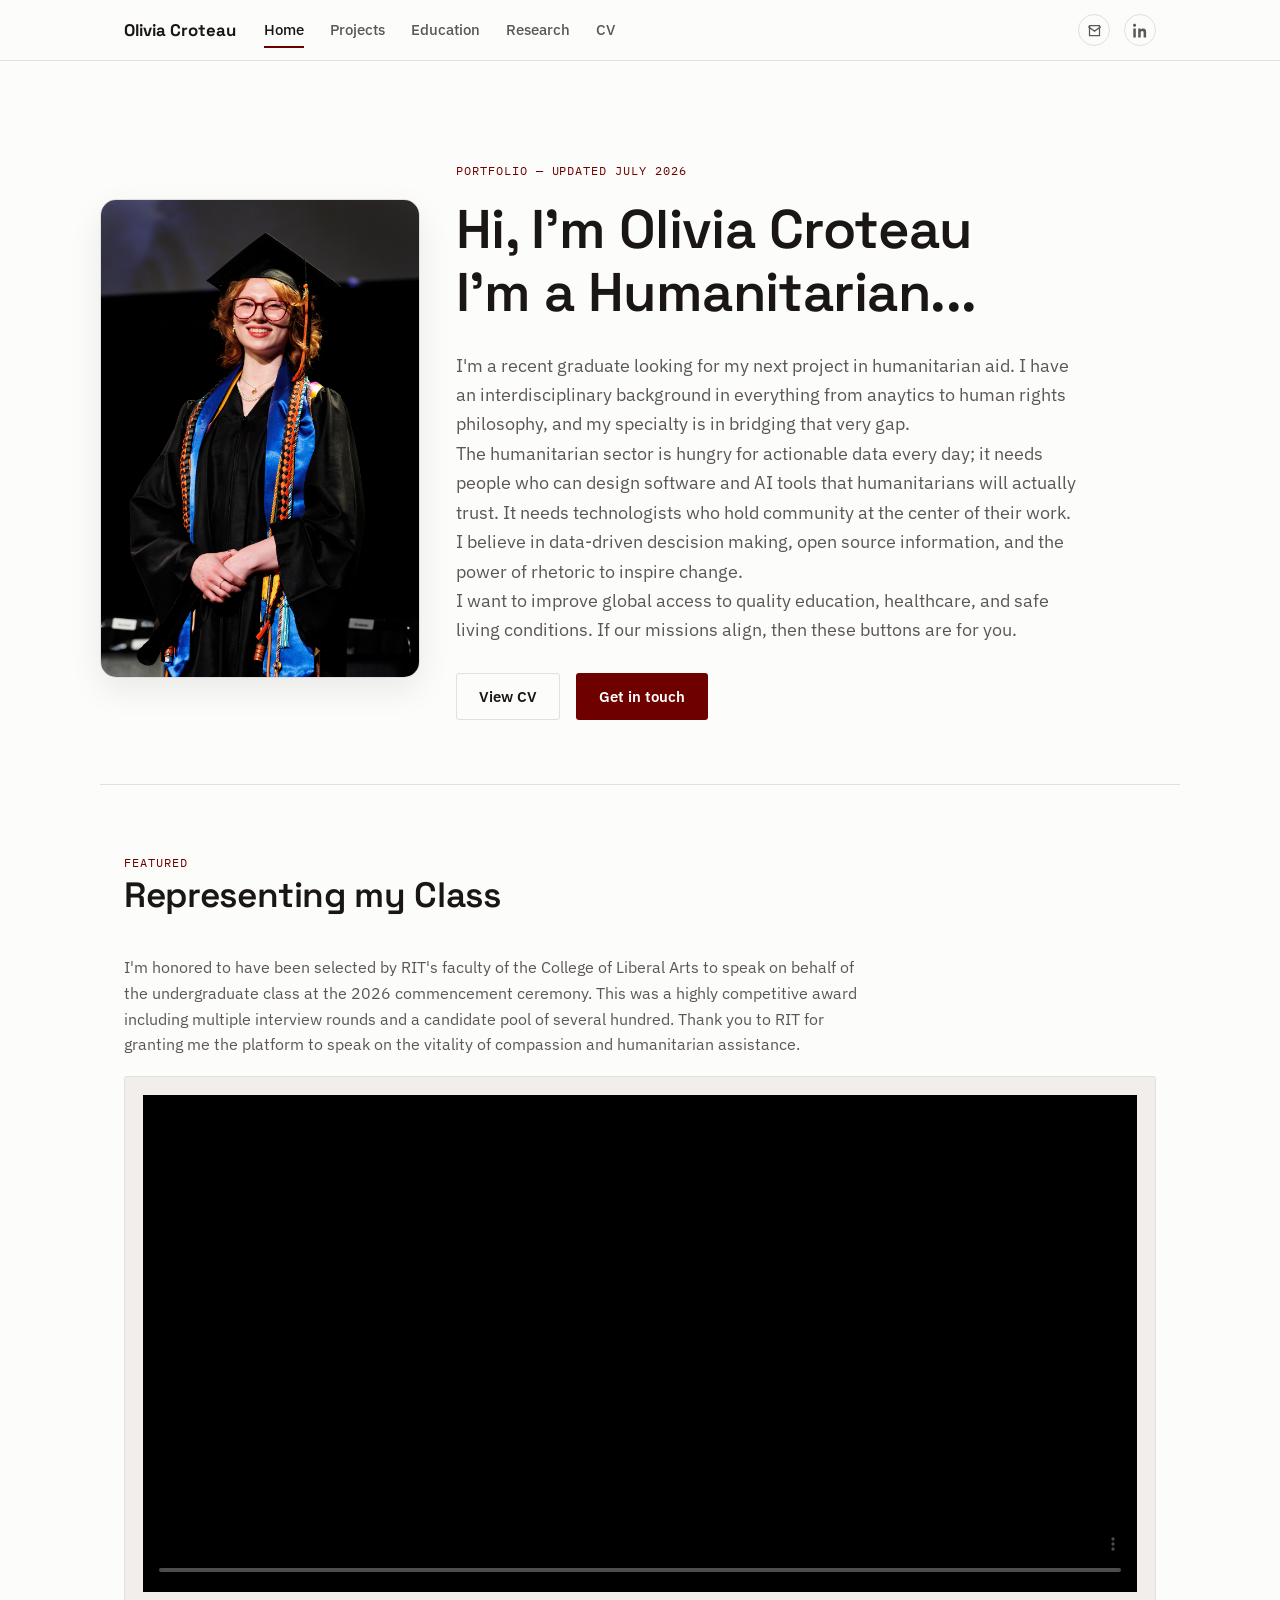
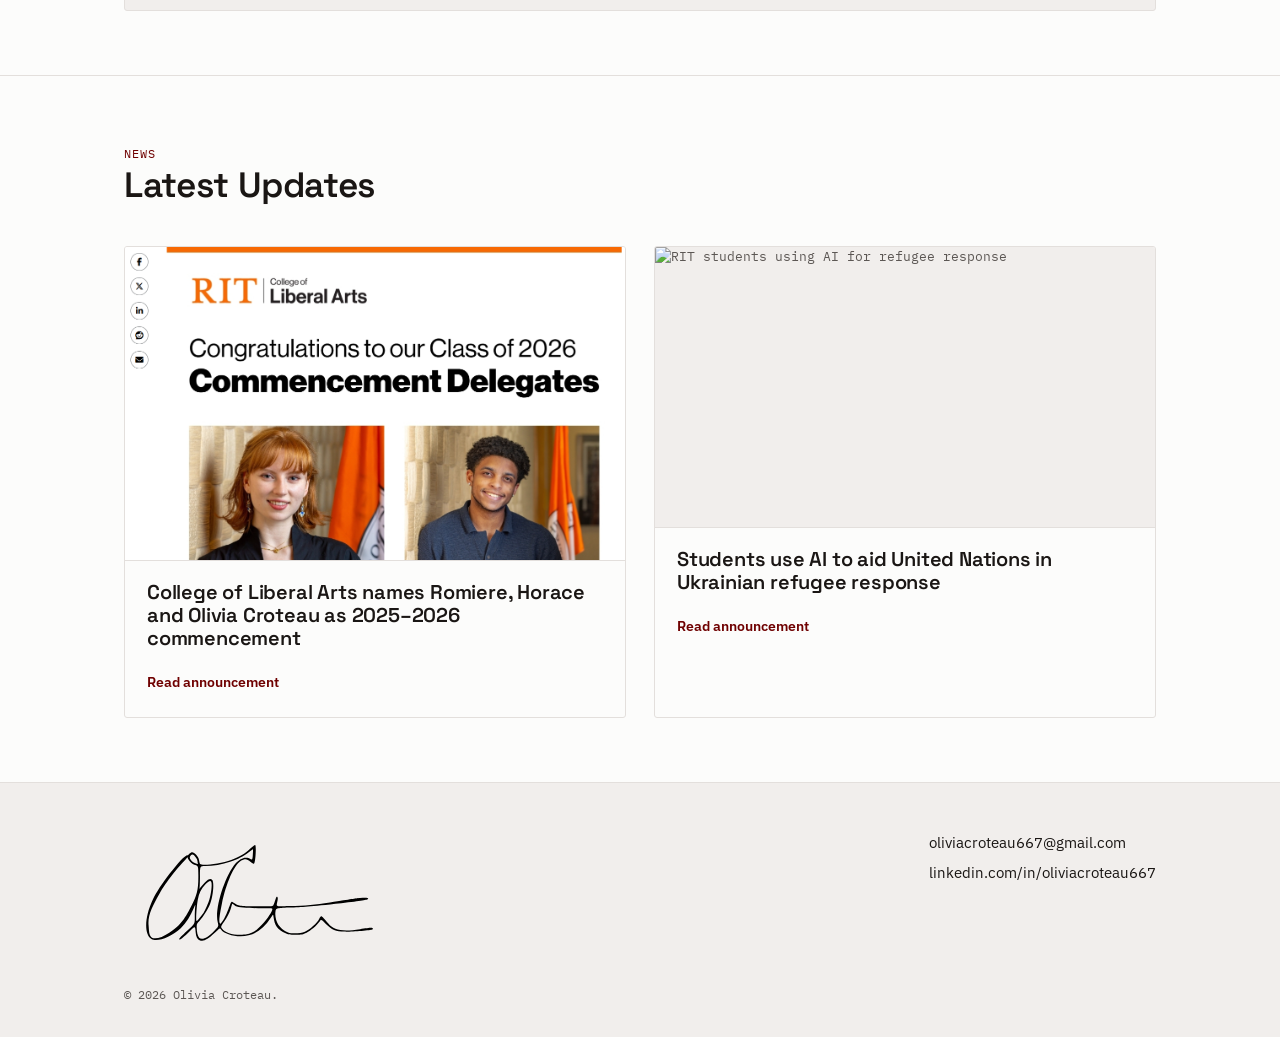
==== index.html @ 0875123b "Trying viemo instead" ====
<!DOCTYPE html>
<html lang="en">
<head>
<meta charset="UTF-8">
<meta name="viewport" content="width=device-width, initial-scale=1.0">
<title>Olivia Croteau — Home</title>
<meta name="description" content="Portfolio of Olivia Croteau — projects, research, education, and CV.">
<link rel="preconnect" href="https://fonts.googleapis.com">
<link href="https://fonts.googleapis.com/css2?family=Space+Grotesk:wght@500;600;700&family=IBM+Plex+Sans:wght@400;500;600&family=IBM+Plex+Mono:wght@400;500&display=swap" rel="stylesheet">
<link rel="stylesheet" href="styles.css">
</head>
<body>

<header class="site-header">
  <div class="header-inner">
    <a href="index.html" class="logo">Olivia Croteau</a>
    <nav class="main-nav" aria-label="Primary">
      <a href="index.html" class="active">Home</a>
      <a href="projects.html">Projects</a>
      <a href="education.html">Education</a>
      <a href="research.html">Research</a>
      <a href="cv.html">CV</a>
    </nav>
    <div class="contact-cluster">
      <a href="mailto:oliviacroteau667@gmail.com" aria-label="Email">
        <svg viewBox="0 0 24 24" fill="none" stroke="currentColor" stroke-width="2"><path d="M4 4h16v16H4z"/><path d="m22 6-10 7L2 6"/></svg>
      </a>
      <a href="https://linkedin.com/in/oliviacroteau667" aria-label="LinkedIn" target="_blank" rel="noopener">
        <svg viewBox="0 0 24 24" fill="currentColor"><path d="M4.98 3.5C4.98 4.9 3.9 6 2.5 6S0 4.9 0 3.5 1.1 1 2.5 1s2.48 1.1 2.48 2.5zM.5 8.75h4V23h-4V8.75zM8.5 8.75h3.83v1.95h.05c.53-1 1.84-2.05 3.79-2.05 4.05 0 4.8 2.67 4.8 6.13V23h-4v-6.5c0-1.55-.03-3.55-2.16-3.55-2.16 0-2.5 1.69-2.5 3.44V23h-4V8.75z"/></svg>
      </a>
    </div>
    <button class="nav-toggle" aria-label="Toggle menu" aria-expanded="false">☰</button>
  </div>
</header>

<main>

  <section class="hero container">
    <div class="hero-layout">
      <img src="assets/gradPortrait.JPG" alt="Olivia Croteau portrait" class="hero-portrait">
      <div class="hero-copy">
        <span class="label">Portfolio — Updated July 2026</span>
        <h1>Hi, I'm Olivia Croteau<br>I'm a <span class="typed-word" aria-live="polite" aria-atomic="true"></span></h1>
        <p class="lede">
          I'm a recent graduate looking for my next project in humanitarian aid. I have an interdisciplinary background in everything from anaytics to human rights philosophy, and my specialty is in bridging that very gap. <br>
          The humanitarian sector is hungry for actionable data every day; it needs people who can design software and AI tools that humanitarians will actually trust. It needs technologists who hold community at the center of their work. <br>
          I believe in data-driven descision making, open source information, and the power of rhetoric to inspire change. <br>
          I want to improve global access to quality education, healthcare, and safe living conditions. If our missions align, then these buttons are for you.
        </p>
        <div class="hero-actions">
          <a href="cv.html" class="btn btn-secondary">View CV</a>
          <a href="https://linkedin.com/in/oliviacroteau667" class="btn btn-primary" target="_blank" rel="noopener">Get in touch</a>
        </div>
      </div>
    </div>
  </section>


  <section class="block">
    <div class="container">
      <div class="block-head">
        <span class="label">Featured</span>
        <h2>Representing my Class</h2>
      </div>
      <div class="video-section">
        <p class="video-intro">
          I'm honored to have been selected by RIT's faculty of the College of Liberal Arts to speak on behalf of the undergraduate class at the 2026 commencement ceremony. This was a highly competitive award including multiple interview rounds and a candidate pool of several hundred. Thank you to RIT for granting me the platform to speak on the vitality of compassion and humanitarian assistance.
        </p>
        <div class="video-embed-shell">
          <video class="video-player" controls playsinline preload="metadata" poster="assets/speechStill.png">
            <source src="<iframe src="https://player.vimeo.com/video/1203113188?title=0&amp;byline=0&amp;portrait=0&amp;badge=0&amp;autopause=0&amp;player_id=0&amp;app_id=58479" width="1920" height="1080" frameborder="0" allow="autoplay; fullscreen; picture-in-picture; clipboard-write; encrypted-media; web-share" referrerpolicy="strict-origin-when-cross-origin" title="trimmedGradSpeech"></iframe>" type="video/mp4">
            Your browser does not support the video tag.
          </video>
        </div>
      </div>
    </div>
  </section>

   <section class="block">
    <div class="container">
      <div class="block-head">
        <span class="label">News</span>
        <h2>Latest Updates</h2>
      </div>

      <div class="card-grid">
        <article class="project-card">
          <div class="media"><img src="assets/delegates.png" alt="Olivia Croteau portrait" style="width:100%;height:100%;object-fit:cover;display:block;"></div>
          <div class="body">
            <h3>College of Liberal Arts names Romiere, Horace and Olivia Croteau as 2025–2026 commencement</h3>
            <div class="links"><a href="https://www.rit.edu/news/college-liberal-arts-names-romiere-horace-and-olivia-croteau-as-2025-2026-commencement" target="_blank" rel="noopener">Read announcement</a></div>
          </div>
        </article>

        <article class="project-card">
          <div class="media"><img src="https://cdn.rit.edu/images/news/2025-03/WEB_CoOpStudentsUnitedNations_5725-2_3.jpg" alt="RIT students using AI for refugee response" style="width:100%;height:100%;object-fit:cover;display:block;"></div>
          <div class="body">
            <h3>Students use AI to aid United Nations in Ukrainian refugee response</h3>
            <div class="links"><a href="https://www.rit.edu/news/students-use-ai-aid-united-nations-ukrainian-refugee-response" target="_blank" rel="noopener">Read announcement</a></div>
          </div>
        </article>

      </div>
    </div>
  </section>
</main>

<footer class="site-footer">
  <div class="container footer-inner">
    <div class="footer-signature-block">
      <img src="assets/signature.svg" alt="Olivia Croteau signature" class="footer-signature">
    </div>
    <div class="footer-contact">
      <a href="mailto:oliviacroteau667@gmail.com">oliviacroteau667@gmail.com</a>
      <a href="https://linkedin.com/in/oliviacroteau667" target="_blank" rel="noopener">linkedin.com/in/oliviacroteau667</a>
    </div>
  </div>
  <div class="container footer-copy">© <span id="year"></span> Olivia Croteau.</div>
</footer>

<script>document.getElementById('year').textContent = new Date().getFullYear();</script>
<script src="main.js"></script>
</body>
</html>
---- styles.css ----
/* ============================================
   TOKENS
   ============================================ */
:root{
  --bg: #FCFCFB;
  --bg-alt: #F1EEEC;
  --ink: #1A1614;
  --ink-soft: #5C5754;
  --accent: #6F0000;
  --accent-soft: #8C2E2E;
  --line: #E3DFDC;
  --white: #FFFFFF;

  --font-display: 'Space Grotesk', sans-serif;
  --font-body: 'IBM Plex Sans', sans-serif;
  --font-mono: 'IBM Plex Mono', monospace;

  --max-width: 1080px;
  --radius: 3px;
}

*, *::before, *::after{ box-sizing: border-box; }

html{ scroll-behavior: smooth; }

body{
  margin: 0;
  background: var(--bg);
  color: var(--ink);
  font-family: var(--font-body);
  font-size: 16px;
  line-height: 1.6;
  -webkit-font-smoothing: antialiased;
}

h1, h2, h3, h4{
  font-family: var(--font-display);
  font-weight: 600;
  line-height: 1.15;
  margin: 0 0 0.5em;
  letter-spacing: -0.01em;
}

h1{ font-size: clamp(2.2rem, 5vw, 3.4rem); }
h2{ font-size: clamp(1.6rem, 3vw, 2.2rem); }
h3{ font-size: 1.25rem; }

p{ margin: 0 0 1em; color: var(--ink-soft); }

a{ color: var(--accent); text-decoration: none; }
a:hover{ text-decoration: underline; }

/* Visible keyboard focus everywhere */
a:focus-visible, button:focus-visible{
  outline: 2px solid var(--accent);
  outline-offset: 3px;
}

.container{
  max-width: var(--max-width);
  margin: 0 auto;
  padding: 0 24px;
}

.label{
  font-family: var(--font-mono);
  font-size: 0.75rem;
  letter-spacing: 0.08em;
  text-transform: uppercase;
  color: var(--accent);
}

/* ============================================
   HEADER / NAV
   ============================================ */
.site-header{
  position: sticky;
  top: 0;
  z-index: 50;
  background: rgba(252, 252, 251, 0.92);
  backdrop-filter: saturate(140%) blur(6px);
  border-bottom: 1px solid var(--line);
}

.header-inner{
  max-width: var(--max-width);
  margin: 0 auto;
  padding: 14px 24px;
  display: flex;
  align-items: center;
  gap: 28px;
}

.logo{
  font-family: var(--font-display);
  font-weight: 700;
  font-size: 1.05rem;
  color: var(--ink);
  text-decoration: none;
  white-space: nowrap;
}
.logo:hover{ text-decoration: none; color: var(--accent); }

.main-nav{
  display: flex;
  gap: 26px;
  flex: 1;
}

.main-nav a{
  color: var(--ink-soft);
  font-size: 0.92rem;
  font-weight: 500;
  text-decoration: none;
  position: relative;
  padding: 4px 0;
}

.main-nav a::after{
  content: "";
  position: absolute;
  left: 0; right: 0; bottom: -2px;
  height: 2px;
  background: var(--accent);
  transform: scaleX(0);
  transform-origin: left;
  transition: transform 0.2s ease;
}

.main-nav a:hover{ color: var(--ink); }
.main-nav a:hover::after{ transform: scaleX(1); }

.main-nav a.active{ color: var(--ink); }
.main-nav a.active::after{ transform: scaleX(1); }

.contact-cluster{
  display: flex;
  align-items: center;
  gap: 14px;
}

.contact-cluster a{
  display: flex;
  align-items: center;
  justify-content: center;
  width: 32px;
  height: 32px;
  border-radius: 50%;
  border: 1px solid var(--line);
  color: var(--ink-soft);
  transition: border-color 0.15s ease, color 0.15s ease, background 0.15s ease;
}

.contact-cluster a:hover{
  border-color: var(--accent);
  color: var(--accent);
  background: var(--bg-alt);
  text-decoration: none;
}

.contact-cluster svg{ width: 15px; height: 15px; }

.nav-toggle{
  display: none;
  background: none;
  border: 1px solid var(--line);
  border-radius: var(--radius);
  padding: 6px 10px;
  font-size: 1rem;
  cursor: pointer;
  color: var(--ink);
}

@media (max-width: 760px){
  .main-nav{
    position: absolute;
    top: 100%;
    left: 0; right: 0;
    background: var(--bg);
    border-bottom: 1px solid var(--line);
    flex-direction: column;
    gap: 0;
    padding: 8px 24px;
    display: none;
  }
  .main-nav.open{ display: flex; }
  .main-nav a{ padding: 12px 0; border-bottom: 1px solid var(--line); }
  .main-nav a:last-child{ border-bottom: none; }
  .nav-toggle{ display: block; }
  .header-inner{ position: relative; flex-wrap: wrap; }
}

/* ============================================
   HERO
   ============================================ */
.hero{
  padding: 96px 0 64px;
  border-bottom: 1px solid var(--line);
}

.hero-layout{
  display: flex;
  align-items: center;
  gap: 36px;
}

.hero-portrait{
  width: min(320px, 38vw);
  max-width: 320px;
  height: auto;
  object-fit: cover;
  border-radius: 16px;
  border: 1px solid var(--line);
  box-shadow: 0 12px 32px rgba(0,0,0,0.08);
  flex-shrink: 0;
}

.hero-copy{
  flex: 1;
}

.hero .label{ display: inline-block; margin-bottom: 18px; }

.hero p.lede{
  font-size: 1.15rem;
  max-width: 620px;
  color: var(--ink-soft);
}

.hero-actions{
  display: flex;
  gap: 16px;
  margin-top: 28px;
  flex-wrap: wrap;
}

@media (max-width: 780px) {
  .hero-layout{
    flex-direction: column;
    align-items: flex-start;
    gap: 24px;
  }

  .hero-portrait{
    width: min(240px, 70vw);
    max-width: 240px;
  }
}

/* ============================================
   VIDEO SECTION
   ============================================ */
.video-section{
  display: grid;
  gap: 18px;
}

.video-intro{
  max-width: 740px;
  color: var(--ink-soft);
  margin: 0;
}

.video-embed-shell{
  border: 1px solid var(--line);
  border-radius: var(--radius);
  background: var(--bg-alt);
  padding: 18px;
}

.video-player{
  display: block;
  width: 100%;
  max-width: 100%;
  height: auto;
  border-radius: calc(var(--radius) - 4px);
  background: #000;
}

@media (max-width: 780px) {
  .video-player{
    min-height: 240px;
  }
}

/* ============================================
   BUTTONS
   ============================================ */
.btn{
  display: inline-flex;
  align-items: center;
  gap: 8px;
  padding: 11px 22px;
  border-radius: var(--radius);
  font-family: var(--font-body);
  font-weight: 600;
  font-size: 0.92rem;
  text-decoration: none;
  border: 1px solid transparent;
  cursor: pointer;
  transition: all 0.15s ease;
}

.btn-primary{
  background: var(--accent);
  color: var(--white);
}
.btn-primary:hover{
  background: #590000;
  text-decoration: none;
}

.btn-secondary{
  background: transparent;
  color: var(--ink);
  border-color: var(--line);
}
.btn-secondary:hover{
  border-color: var(--accent);
  color: var(--accent);
  text-decoration: none;
}

/* ============================================
   SECTIONS
   ============================================ */
section.block{
  padding: 64px 0;
  border-bottom: 1px solid var(--line);
}

section.block.alt{ background: var(--bg-alt); }
section.block:last-of-type{ border-bottom: none; }

.block-head{
  margin-bottom: 40px;
}

/* ============================================
   INDEX-CARD GRID (home page quick links)
   ============================================ */
.index-grid{
  display: grid;
  grid-template-columns: repeat(auto-fit, minmax(220px, 1fr));
  gap: 1px;
  background: var(--line);
  border: 1px solid var(--line);
}

.index-card{
  background: var(--bg);
  padding: 28px 24px;
  text-decoration: none;
  color: var(--ink);
  transition: background 0.15s ease;
}
.index-card:hover{ background: var(--bg-alt); text-decoration: none; }

.index-card .num{
  font-family: var(--font-mono);
  font-size: 0.78rem;
  color: var(--accent);
  display: block;
  margin-bottom: 10px;
}

.index-card h3{ margin-bottom: 6px; }
.index-card p{ font-size: 0.9rem; margin: 0; }

/* ============================================
   INDEXED LIST (education / research entries)
   Signature element: mono numbering + left rule
   ============================================ */
.indexed-list{
  border-left: 2px solid var(--accent);
  padding-left: 0;
}

.indexed-entry{
  position: relative;
  padding: 0 0 40px 32px;
}
.indexed-entry:last-child{ padding-bottom: 0; }

.indexed-entry .num{
  position: absolute;
  left: -13px;
  top: 2px;
  width: 24px;
  height: 24px;
  background: var(--bg);
  border: 2px solid var(--accent);
  border-radius: 50%;
  font-family: var(--font-mono);
  font-size: 0.65rem;
  color: var(--accent);
  display: flex;
  align-items: center;
  justify-content: center;
  transform: translateX(-50%);
}

.indexed-entry .meta{
  font-family: var(--font-mono);
  font-size: 0.78rem;
  color: var(--ink-soft);
  margin-bottom: 6px;
  display: block;
}

.indexed-entry h3{ margin-bottom: 8px; }

.tag-row{
  display: flex;
  gap: 8px;
  flex-wrap: wrap;
  margin-top: 12px;
}

.tag{
  display: inline-flex;
  align-items: center;
  justify-content: center;
  min-height: 32px;
  font-family: var(--font-mono);
  font-size: 0.72rem;
  padding: 0 12px;
  border: 1px solid var(--line);
  border-radius: 20px;
  color: var(--ink-soft);
  line-height: 1;
}

.tag.read-button{
  background: var(--accent);
  border-color: transparent;
  color: var(--white);
  padding: 0 16px;
  border-radius: 999px;
}

.tag.read-button:hover,
.tag.read-button:focus-visible{
  background: #590000;
}

/* ============================================
   PROJECT / CARD GRID
   ============================================ */
.card-grid{
  display: grid;
  grid-template-columns: repeat(auto-fit, minmax(280px, 1fr));
  gap: 28px;
}

.project-card{
  border: 1px solid var(--line);
  border-radius: var(--radius);
  overflow: hidden;
  background: var(--bg);
  display: flex;
  flex-direction: column;
}

.project-card .media{
  aspect-ratio: 16/9;
  background: var(--bg-alt);
  display: flex;
  align-items: center;
  justify-content: center;
  color: var(--ink-soft);
  font-family: var(--font-mono);
  font-size: 0.8rem;
  border-bottom: 1px solid var(--line);
}

.project-card .body{
  padding: 20px 22px 24px;
  flex: 1;
  display: flex;
  flex-direction: column;
}

.project-card h3{ margin-bottom: 8px; }
.project-card p{ font-size: 0.92rem; flex: 1; }

.project-card .links{
  display: flex;
  gap: 18px;
  margin-top: 14px;
  font-size: 0.85rem;
  font-weight: 600;
}

/* ============================================
   CV PAGE
   ============================================ */
.cv-hero-row{
  display: flex;
  align-items: flex-end;
  justify-content: space-between;
  gap: 24px;
  flex-wrap: wrap;
}

.cv-download{
  display: flex;
  align-items: center;
  justify-content: space-between;
  flex-wrap: wrap;
  gap: 16px;
  background: var(--bg-alt);
  border: 1px solid var(--line);
  border-radius: var(--radius);
  padding: 22px 26px;
  margin-bottom: 32px;
}

.cv-section{ margin-bottom: 40px; }
.cv-section h2{
  font-size: 1.1rem;
  text-transform: uppercase;
  letter-spacing: 0.05em;
  border-bottom: 1px solid var(--line);
  padding-bottom: 10px;
  margin-bottom: 20px;
}

.pdf-embed-shell{
  border: 1px solid var(--line);
  border-radius: var(--radius);
  overflow: hidden;
  background: var(--bg);
  box-shadow: 0 10px 30px rgba(0,0,0,0.04);
}

.pdf-embed{
  display: block;
  width: 100%;
  min-height: 820px;
  border: 0;
  background: var(--bg);
}

@media (max-width: 780px) {
  .pdf-embed{
    min-height: 680px;
  }
}

/* ============================================
   CERTIFICATES
   ============================================ */
.cert-grid{
  display: grid;
  grid-template-columns: repeat(auto-fit, minmax(240px, 1fr));
  gap: 20px;
}

.cert-card{
  border: 1px solid var(--line);
  border-radius: var(--radius);
  padding: 20px;
  background: var(--bg);
}
.cert-card .issuer{
  font-family: var(--font-mono);
  font-size: 0.75rem;
  color: var(--ink-soft);
}

/* ============================================
   HORIZONTAL TIMELINE (project feature)
   Reuses the same numbered-circle visual as `.indexed-entry`
   ============================================ */
.timeline{
  position: relative;
  border-top: 2px solid var(--accent);
  padding-top: 44px; /* make room for circular markers */
  overflow-x: auto;
}
.timeline-list{
  display: flex;
  gap: 48px;
  /* give the first and last entries horizontal breathing room so
     the active item appears centered in the viewport */
  padding: 22px calc((100vw - 70vw) / 2) 32px calc((100vw - 70vw) / 2);
  align-items: flex-start;
}
.timeline{ -webkit-overflow-scrolling: touch; scroll-padding-left: calc((100vw - 70vw) / 2); scroll-padding-right: calc((100vw - 70vw) / 2); }
.timeline-list{ scroll-snap-type: x proximity; }
.timeline-entry{ scroll-snap-align: start; }

/* hide horizontal scrollbar while keeping scrollable */
.timeline::-webkit-scrollbar{ height: 8px; }
.timeline::-webkit-scrollbar-thumb{ background: transparent; }
.timeline::-webkit-scrollbar-track{ background: transparent; }
@supports(selector(::-webkit-scrollbar)){
  .timeline::-webkit-scrollbar{ height: 0; }
}
/* Firefox */
.timeline{ scrollbar-width: none; }
.timeline-entry{
  position: relative;
  min-width: 70vw;
  min-height: 72vh;
  padding: 20px 20px 20px 20px;
  padding-top: 28px; /* extra spacing below the marker */
  display: flex;
  flex-direction: column;
  justify-content: center;
  align-items: center; /* center the content block under the numbered marker */
  scroll-snap-align: center;
}
.timeline-entry .num{
  position: absolute;
  left: 50%;
  top: -18px; /* float above the red rule */
  transform: translateX(-50%);
  width: 36px;
  height: 36px;
  background: var(--white);
  border: 2px solid var(--accent);
  border-radius: 50%;
  display: flex;
  align-items: center;
  justify-content: center;
  font-family: var(--font-mono);
  font-size: 0.9rem;
  color: var(--accent);
}

/* Ensure content inside each entry is a centered block but left-justified text */
.timeline-entry > :not(.num) {
  max-width: min(760px, 86%);
  width: 100%;
  margin: 0 auto;
  text-align: left;
}

@media (max-width: 780px) {
  .timeline-entry { min-width: 88vw; }
  .timeline-list{ padding-left: 18px; padding-right: 18px; }
  .timeline-entry > :not(.num) { max-width: 100%; }
}
.timeline-entry .meta{
  display: block;
  margin-bottom: 12px;
}
/* Expanded PDF inside timeline entries */
.timeline-entry .timeline-pdf.timeline-pdf-expanded{
  max-width: min(760px, 86%);
  width: 100%;
}
.timeline-entry .timeline-pdf.timeline-pdf-expanded .pdf-embed{
  min-height: 520px;
}
.timeline-entry .timeline-pdf.timeline-pdf-expanded .btn{ margin-top: 8px; }

/* Thumbnail for linked paper */
.timeline-pdf .paper-thumb{
  display: block;
  width: 100%;
  max-width: 520px; /* limit visual width */
  height: auto;
  margin: 12px auto 0; /* center horizontally */
  border: 1px solid var(--line);
  border-radius: 8px;
  box-shadow: 0 8px 18px rgba(0,0,0,0.06);
}
.project-hero{
  position: relative;
  display: flex;
  gap: 24px;
  align-items: center;
  justify-content: center;
  text-align: center;
  margin-bottom: 18px;
  padding-top: 40px;
}
.project-logo img{
  width: clamp(220px, 34vw, 520px);
  height: auto;
  display: block;
  border: 2px solid var(--line);
  border-radius: 12px;
  box-shadow: 0 14px 40px rgba(0,0,0,0.12);
}

/* Only overlay logo in the featured section; keep hero logo static */
section.featured-project .project-logo{
  position: absolute;
  left: 50%;
  top: 0;
  transform: translate(-50%, -20%);
  z-index: 30;
  pointer-events: none;
}
section.featured-project .project-logo img{
  width: clamp(220px, 34vw, 520px);
}

/* Hero-specific logo should be static and not cut off */
.hero .project-logo{ position: static; display:block; margin-bottom:18px; }
.hero .project-logo img{ width: clamp(260px,40vw,640px); height:auto; border:0; box-shadow:0 18px 48px rgba(0,0,0,0.14); }
.project-intro{ margin-top: 140px; max-width: 760px; }
.timeline-pdf{ max-width: 520px; }
.timeline-cta{ margin-top: 10px; font-weight: 600; }

/* Featured project — make this the primary full-bleed content
   white background, no dividing lines or borders, full-width container
*/
section.featured-project{
  background: var(--white);
  border-bottom: none;
  padding: 40px 0 80px;
}
section.featured-project > .container{
  max-width: none;
  padding: 0;
  width: 100%;
}
section.featured-project .project-hero{
  background: transparent;
  border: 0;
}
section.featured-project .timeline{
  border-top: none;
  padding-top: 8px;
}
section.featured-project .pdf-embed-shell{
  border: 0;
  box-shadow: none;
  background: transparent;
}
section.featured-project .card-grid{ display:none; }


/* ============================================
   FOOTER
   ============================================ */
.site-footer{
  border-top: 1px solid var(--line);
  padding: 48px 0 32px;
  background: var(--bg-alt);
}

.footer-inner{
  display: flex;
  justify-content: space-between;
  flex-wrap: wrap;
  gap: 32px;
  align-items: flex-start;
}

.footer-signature-block{
  flex: 0 0 min(360px, 100%);
  display: flex;
  justify-content: flex-start;
  align-items: flex-start;
}

.footer-signature{
  display: block;
  width: 100%;
  max-width: 260px;
  height: auto;
  filter: brightness(0.95);
}

.footer-contact{
  display: flex;
  flex-direction: column;
  gap: 6px;
  font-size: 0.92rem;
}

.footer-contact a{ color: var(--ink); }
.footer-contact a:hover{ color: var(--accent); }

.footer-copy{
  font-family: var(--font-mono);
  font-size: 0.75rem;
  color: var(--ink-soft);
  margin-top: 24px;
}

/* Reduced motion */
@media (prefers-reduced-motion: reduce){
  html{ scroll-behavior: auto; }
  *{ transition: none !important; }
}
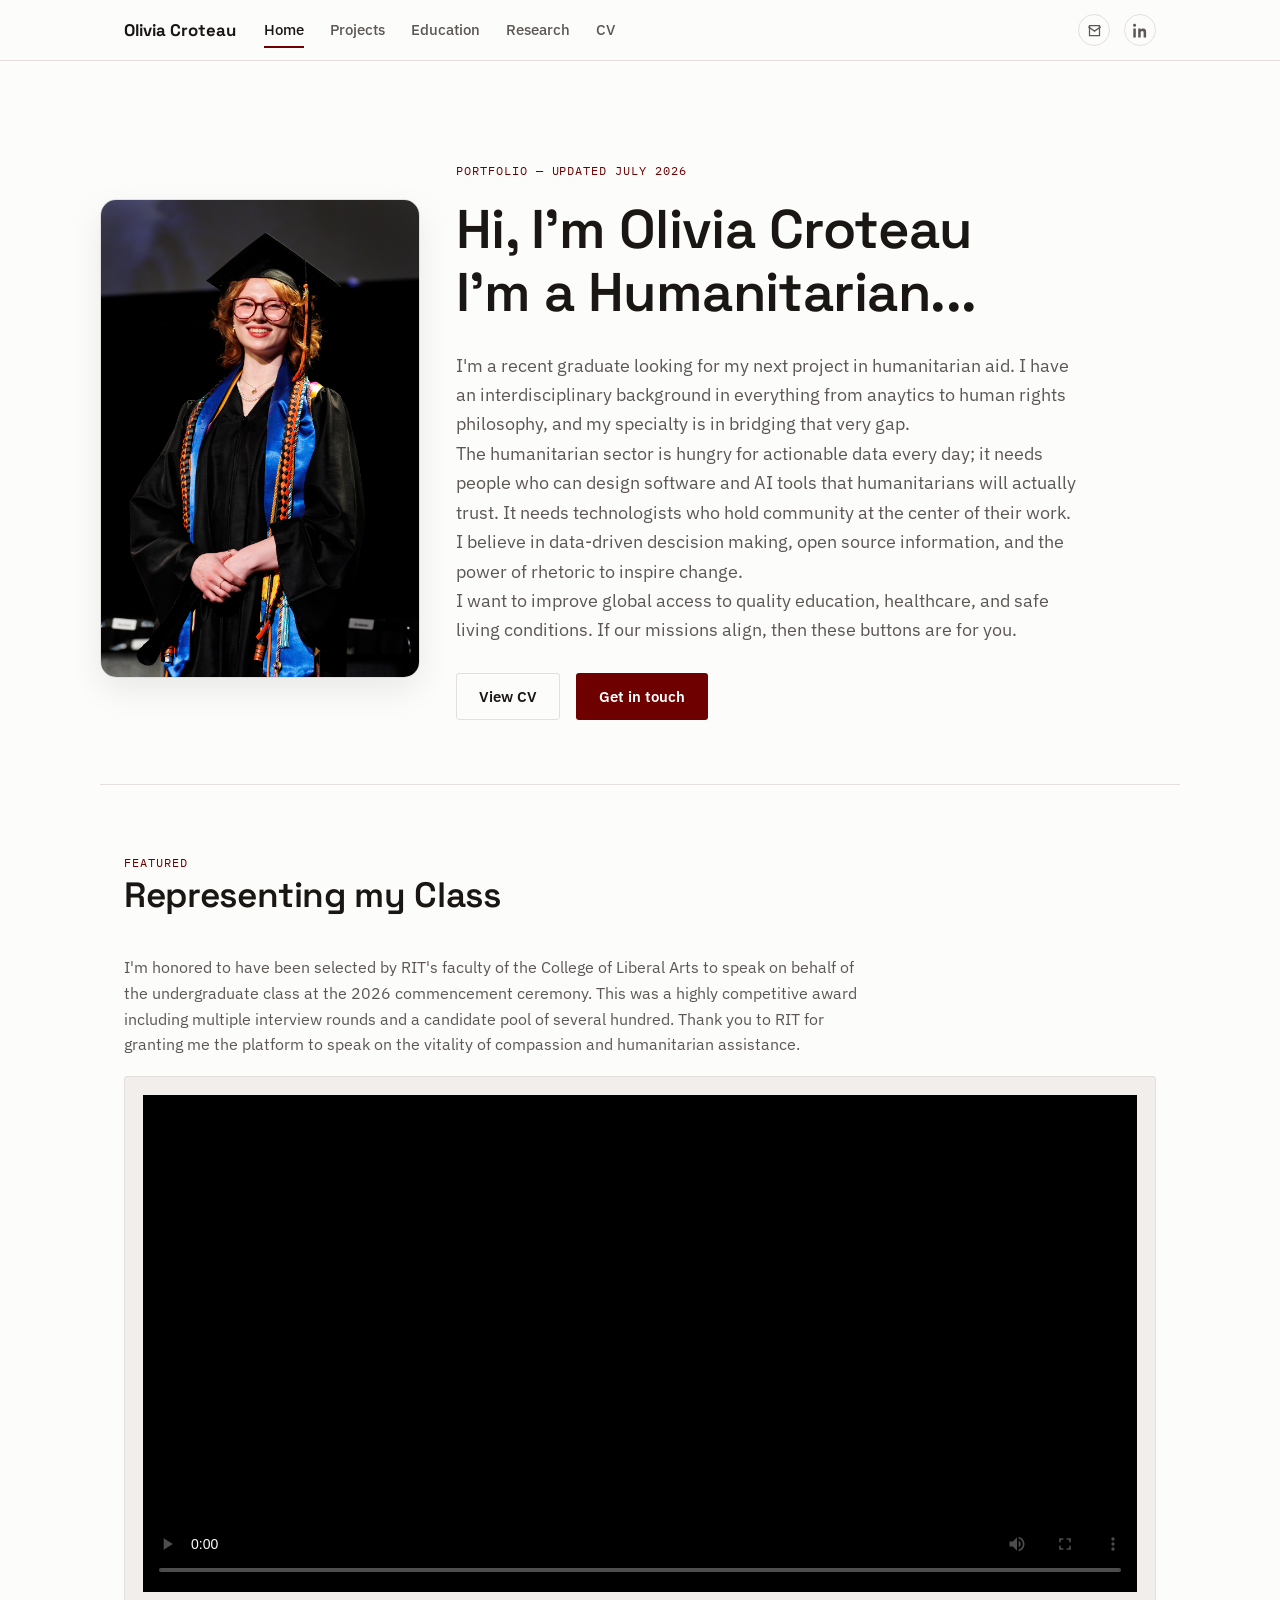
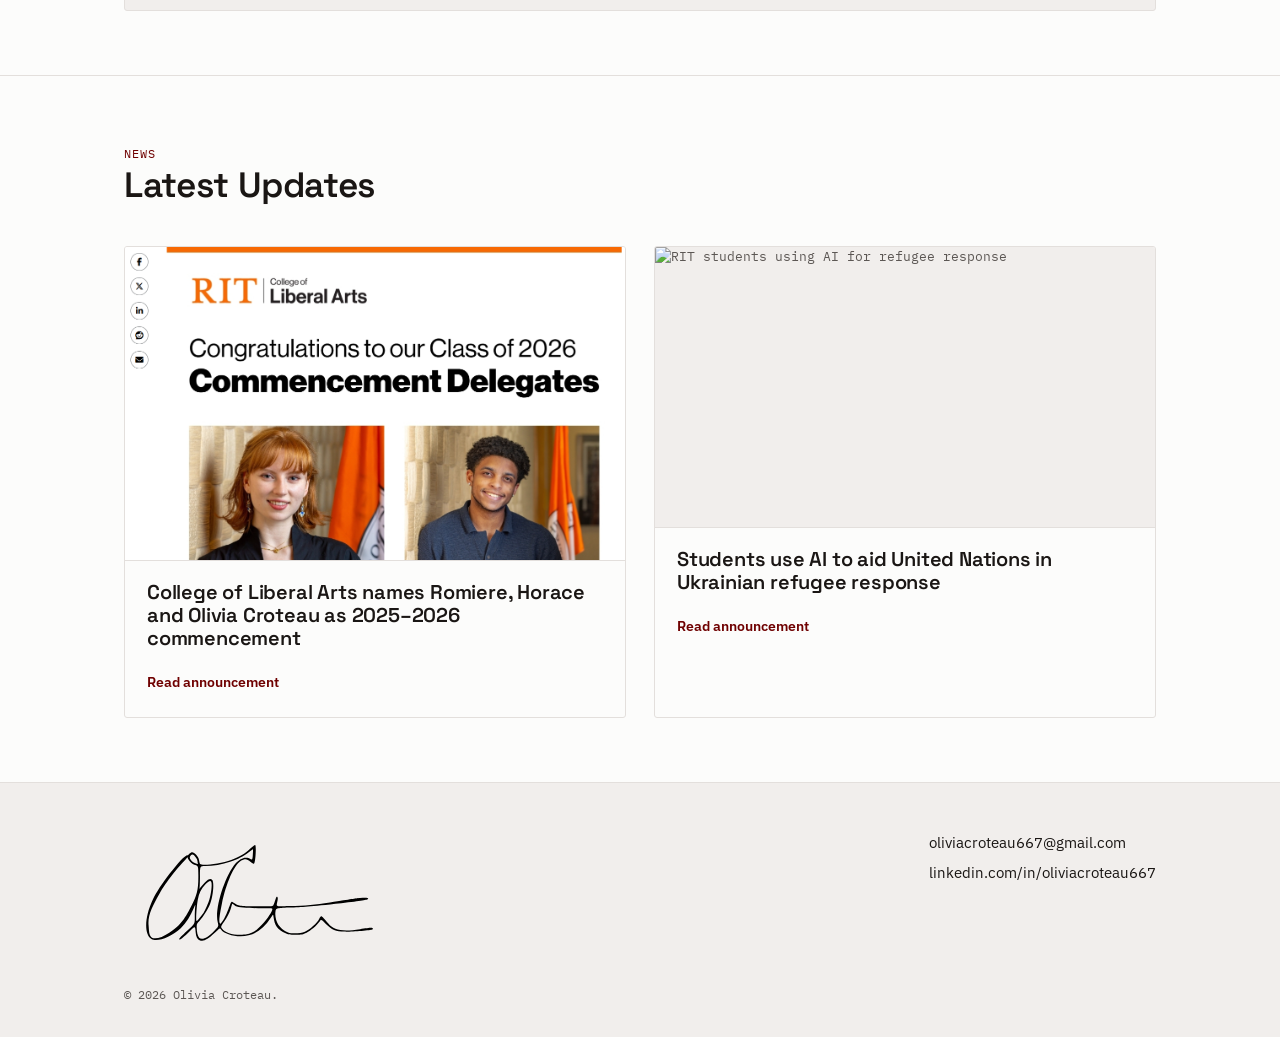
==== commit a6d0b867: "bruh" ====
--- a/index.html
+++ b/index.html
@@ -68,7 +68,7 @@
         </p>
         <div class="video-embed-shell">
           <video class="video-player" controls playsinline preload="metadata" poster="assets/speechStill.png">
-            <source src="<iframe src="https://player.vimeo.com/video/1203113188?title=0&amp;byline=0&amp;portrait=0&amp;badge=0&amp;autopause=0&amp;player_id=0&amp;app_id=58479" width="1920" height="1080" frameborder="0" allow="autoplay; fullscreen; picture-in-picture; clipboard-write; encrypted-media; web-share" referrerpolicy="strict-origin-when-cross-origin" title="trimmedGradSpeech"></iframe>" type="video/mp4">
+            <source src="https://player.vimeo.com/video/1203113188?title=0&amp;byline=0&amp;portrait=0&amp;badge=0&amp;autopause=0&amp;player_id=0&amp;app_id=58479" width="1920" height="1080" frameborder="0" allow="autoplay; fullscreen; picture-in-picture; clipboard-write; encrypted-media; web-share" referrerpolicy="strict-origin-when-cross-origin" title="trimmedGradSpeech">" type="video/mp4">
             Your browser does not support the video tag.
           </video>
         </div>
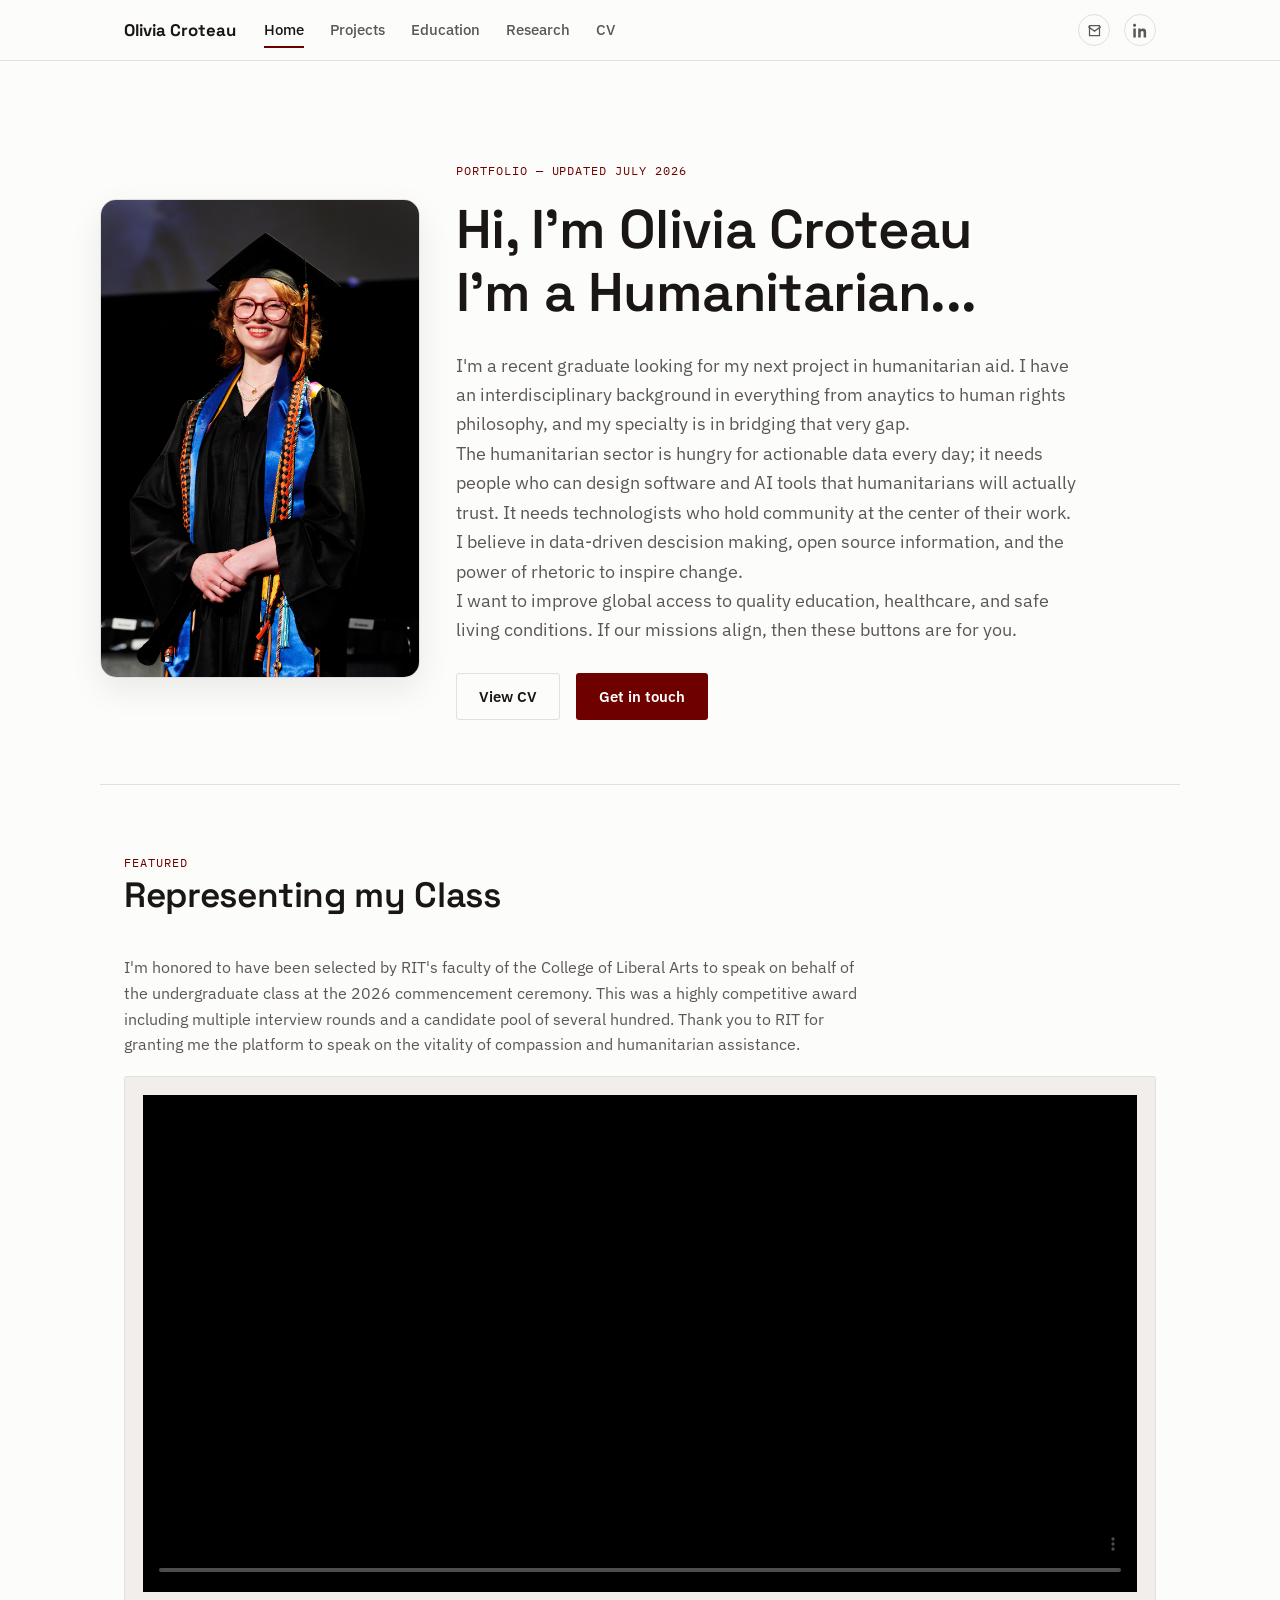
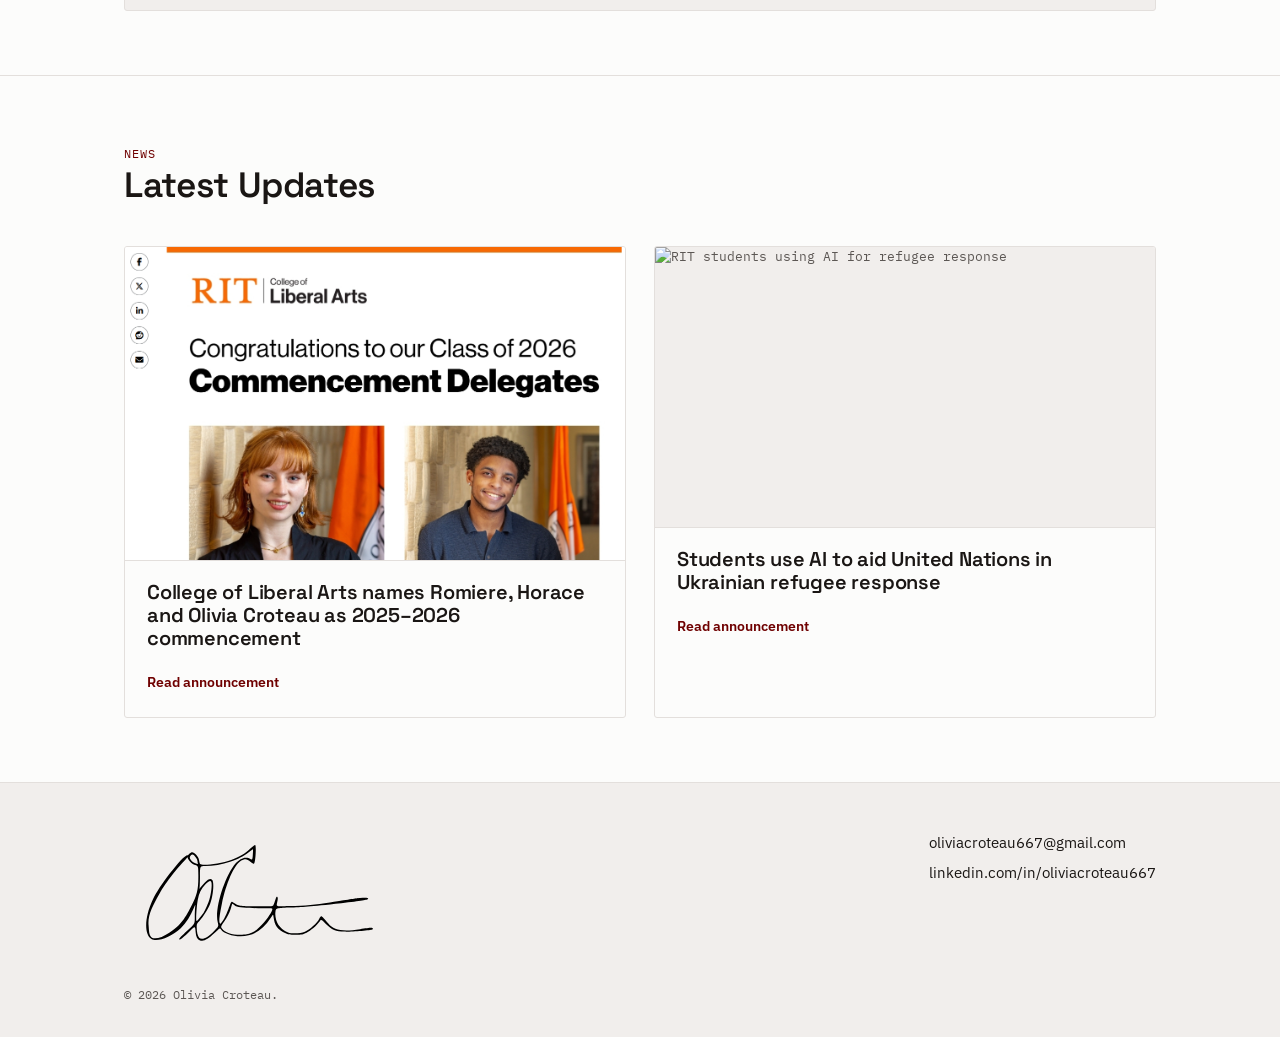
==== commit e46b57f0: "kms" ====
--- a/index.html
+++ b/index.html
@@ -69,7 +69,7 @@
         <div class="video-embed-shell">
           <video class="video-player" controls playsinline preload="metadata" poster="assets/speechStill.png">
             <source src="https://player.vimeo.com/video/1203113188?title=0&amp;byline=0&amp;portrait=0&amp;badge=0&amp;autopause=0&amp;player_id=0&amp;app_id=58479" width="1920" height="1080" frameborder="0" allow="autoplay; fullscreen; picture-in-picture; clipboard-write; encrypted-media; web-share" referrerpolicy="strict-origin-when-cross-origin" title="trimmedGradSpeech">" type="video/mp4">
-            Your browser does not support the video tag.
+            Your browser does not support the video tag. Test
           </video>
         </div>
       </div>
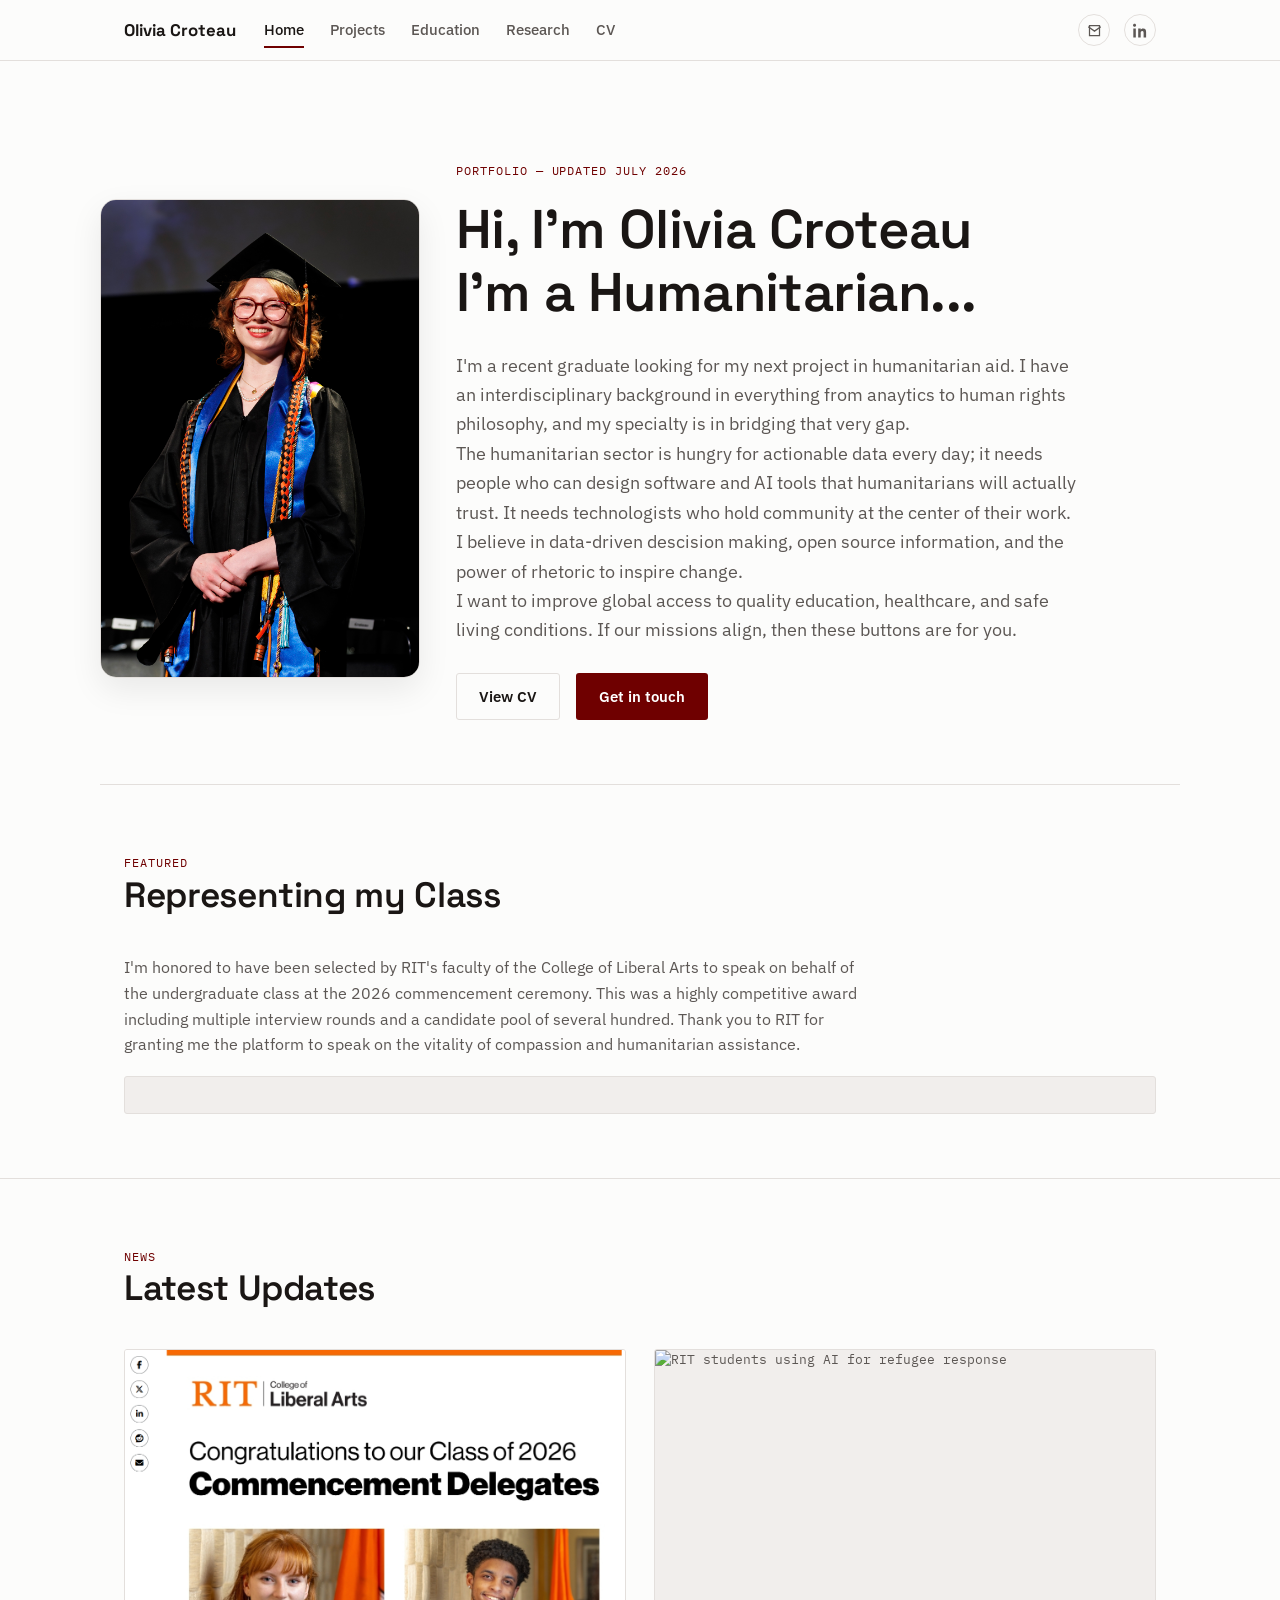
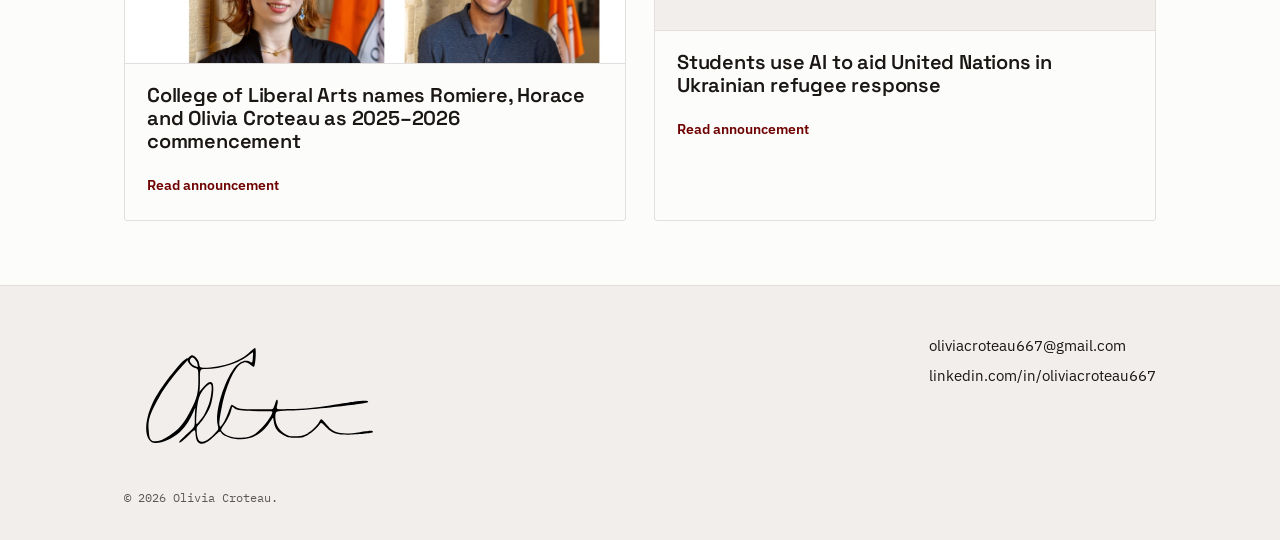
==== commit d787d1d8: "please god" ====
--- a/index.html
+++ b/index.html
@@ -67,10 +67,14 @@
           I'm honored to have been selected by RIT's faculty of the College of Liberal Arts to speak on behalf of the undergraduate class at the 2026 commencement ceremony. This was a highly competitive award including multiple interview rounds and a candidate pool of several hundred. Thank you to RIT for granting me the platform to speak on the vitality of compassion and humanitarian assistance.
         </p>
         <div class="video-embed-shell">
-          <video class="video-player" controls playsinline preload="metadata" poster="assets/speechStill.png">
-            <source src="https://player.vimeo.com/video/1203113188?title=0&amp;byline=0&amp;portrait=0&amp;badge=0&amp;autopause=0&amp;player_id=0&amp;app_id=58479" width="1920" height="1080" frameborder="0" allow="autoplay; fullscreen; picture-in-picture; clipboard-write; encrypted-media; web-share" referrerpolicy="strict-origin-when-cross-origin" title="trimmedGradSpeech">" type="video/mp4">
-            Your browser does not support the video tag. Test
-          </video>
+          <iframe
+            src="https://player.vimeo.com/video/1203113188?title=0&byline=0&portrait=0&badge=0&autopause=0&player_id=0&app_id=58479"
+            style="width:100%; height:100%; border:0; position:absolute; top:0; left:0;"
+            allow="autoplay; fullscreen; picture-in-picture; clipboard-write; encrypted-media; web-share"
+            referrerpolicy="strict-origin-when-cross-origin"
+            title="trimmedGradSpeech"
+            allowfullscreen>
+          </iframe>
         </div>
       </div>
     </div>
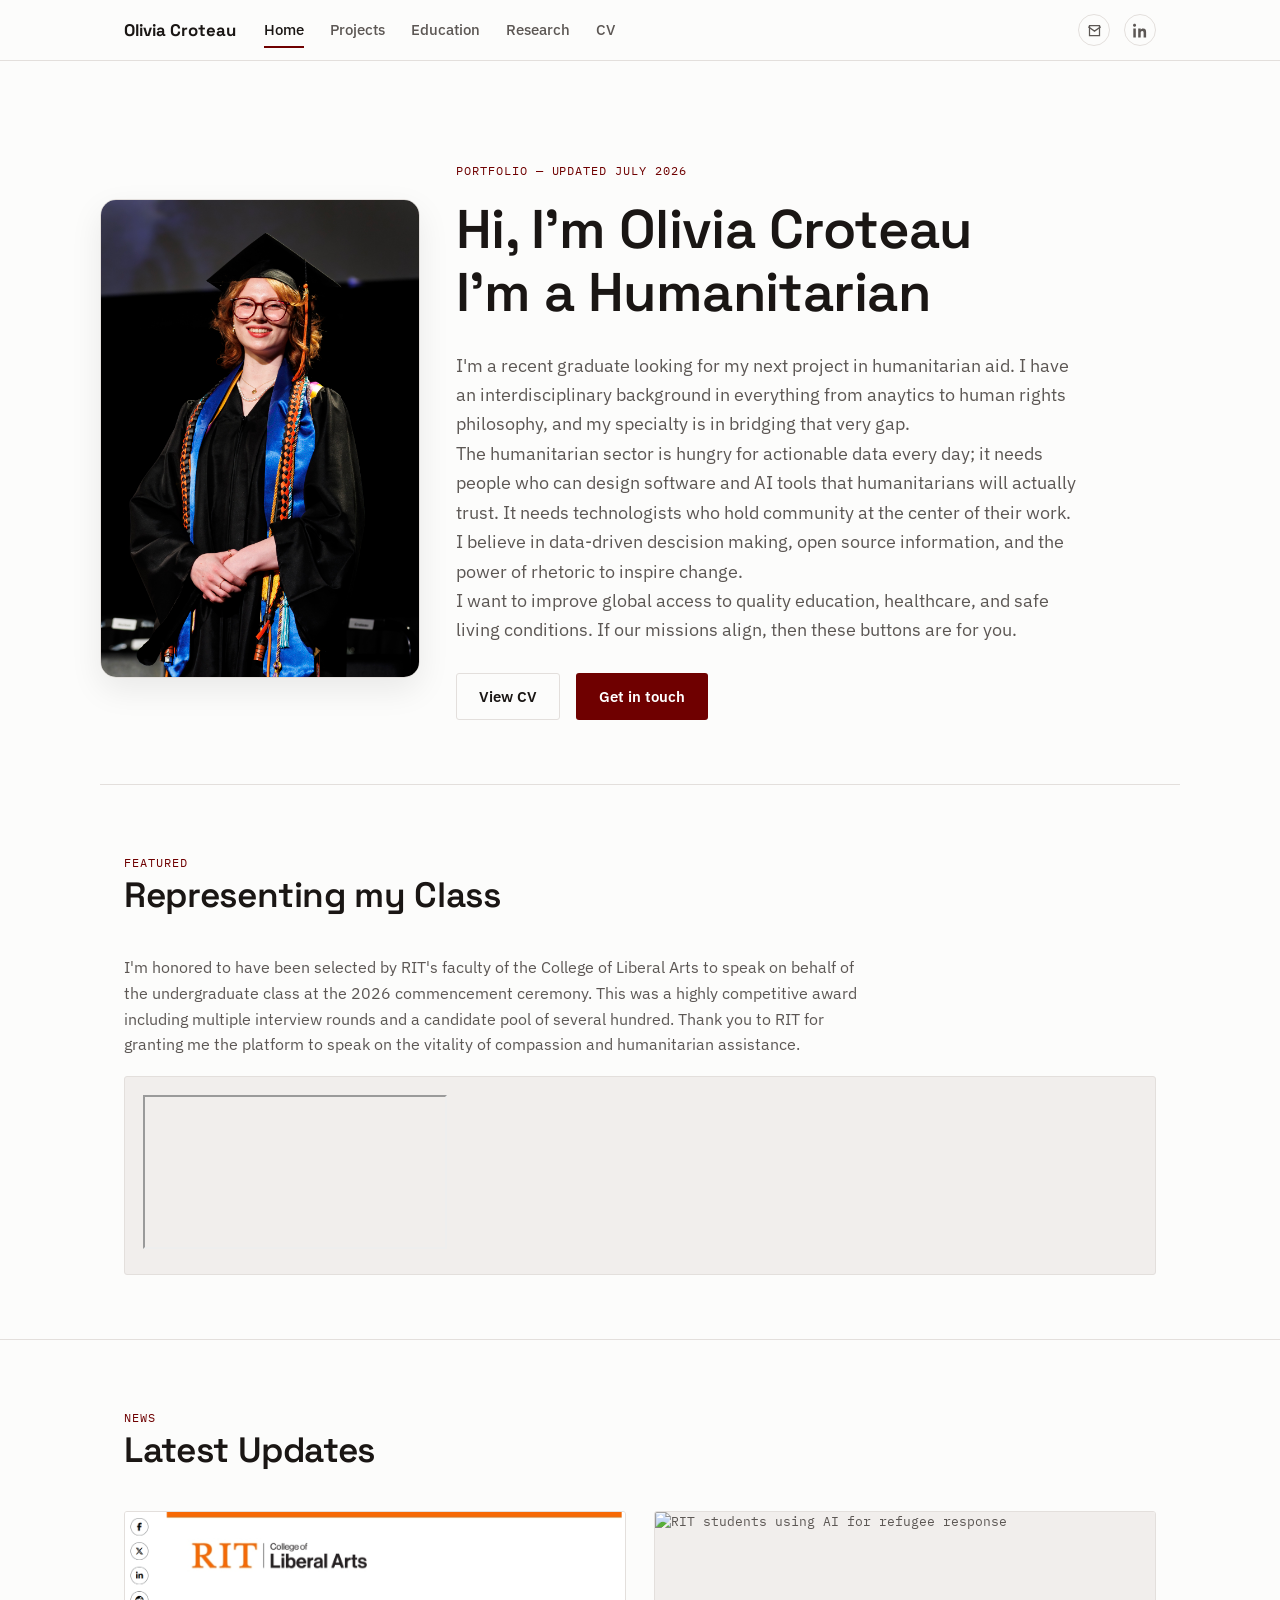
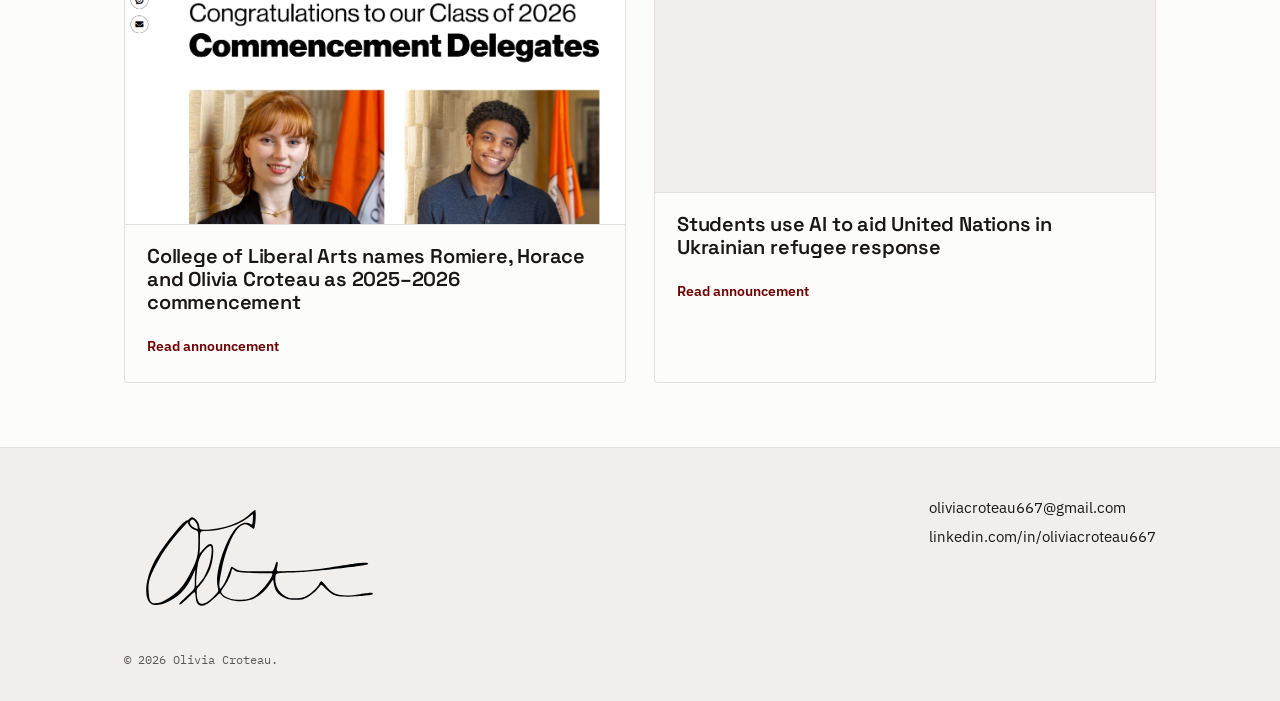
==== commit afde1dfb: "thank fuck. fixing styling" ====
--- a/index.html
+++ b/index.html
@@ -69,7 +69,6 @@
         <div class="video-embed-shell">
           <iframe
             src="https://player.vimeo.com/video/1203113188?title=0&byline=0&portrait=0&badge=0&autopause=0&player_id=0&app_id=58479"
-            style="width:100%; height:100%; border:0; position:absolute; top:0; left:0;"
             allow="autoplay; fullscreen; picture-in-picture; clipboard-write; encrypted-media; web-share"
             referrerpolicy="strict-origin-when-cross-origin"
             title="trimmedGradSpeech"
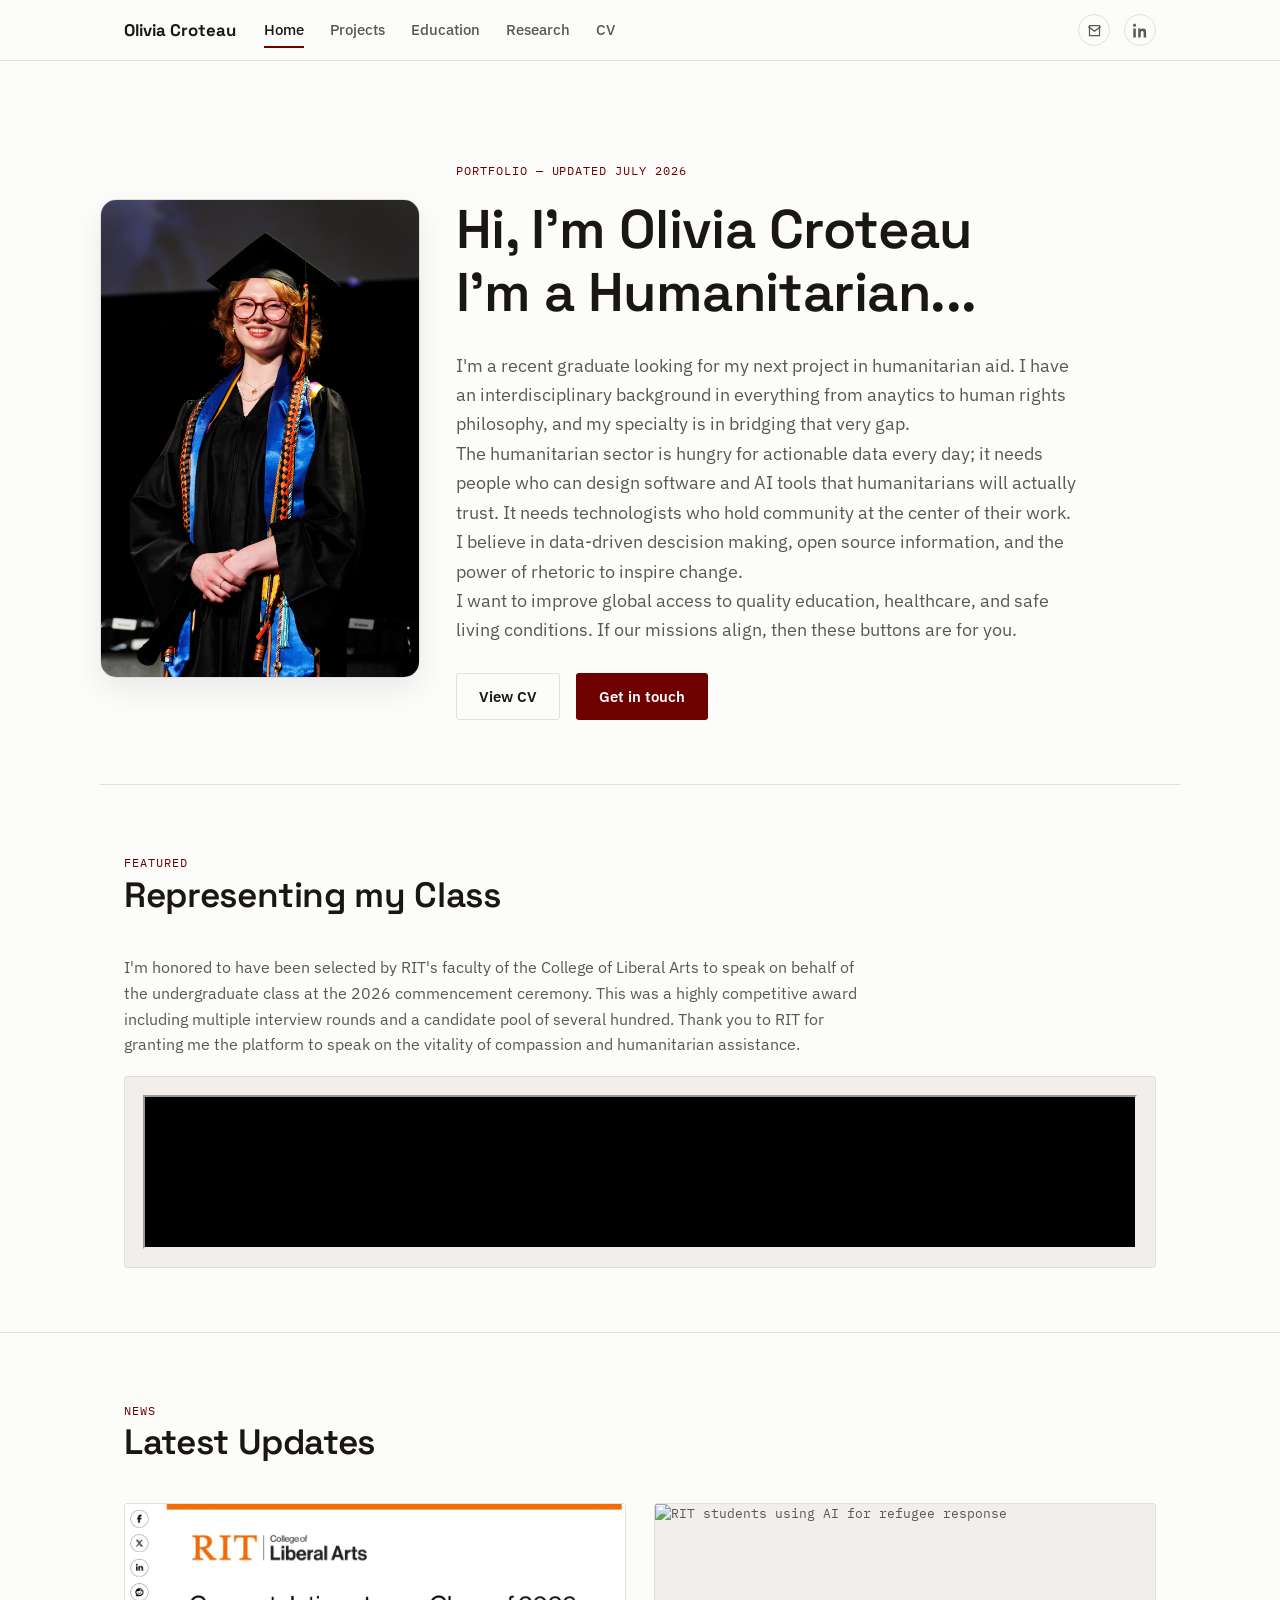
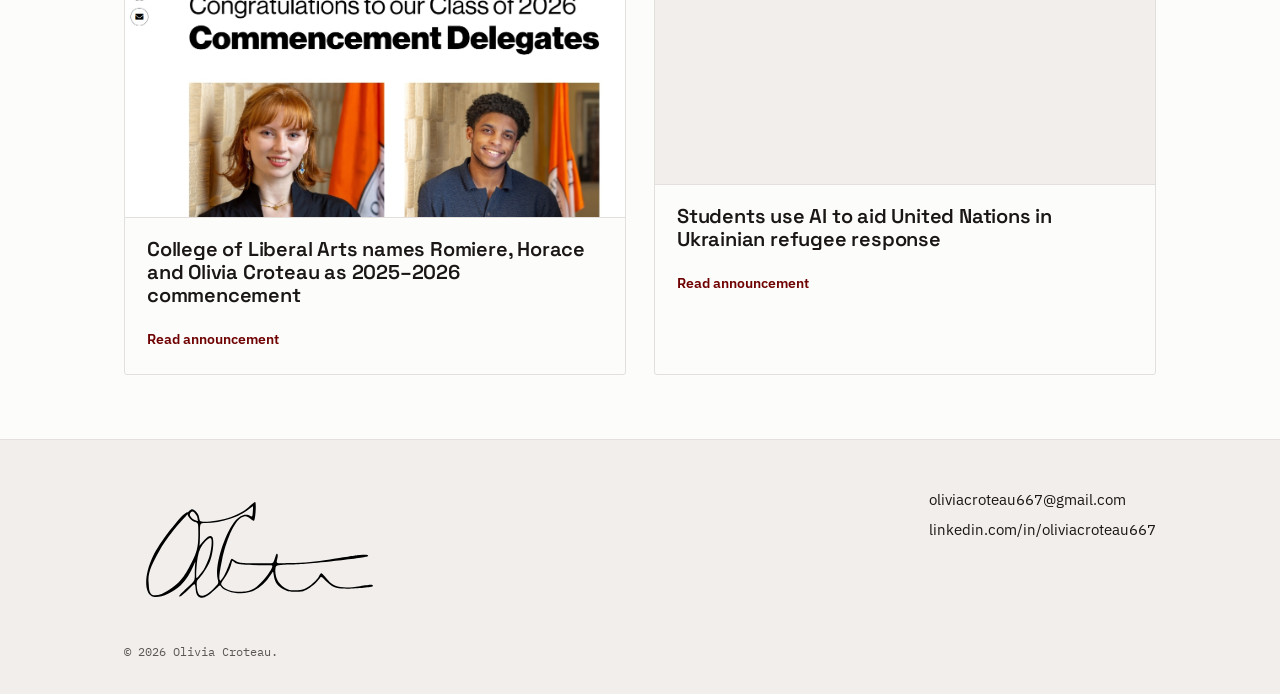
==== commit e2c7f420: "vodka is hitting omg" ====
--- a/index.html
+++ b/index.html
@@ -68,6 +68,7 @@
         </p>
         <div class="video-embed-shell">
           <iframe
+            class="video-player"
             src="https://player.vimeo.com/video/1203113188?title=0&byline=0&portrait=0&badge=0&autopause=0&player_id=0&app_id=58479"
             allow="autoplay; fullscreen; picture-in-picture; clipboard-write; encrypted-media; web-share"
             referrerpolicy="strict-origin-when-cross-origin"
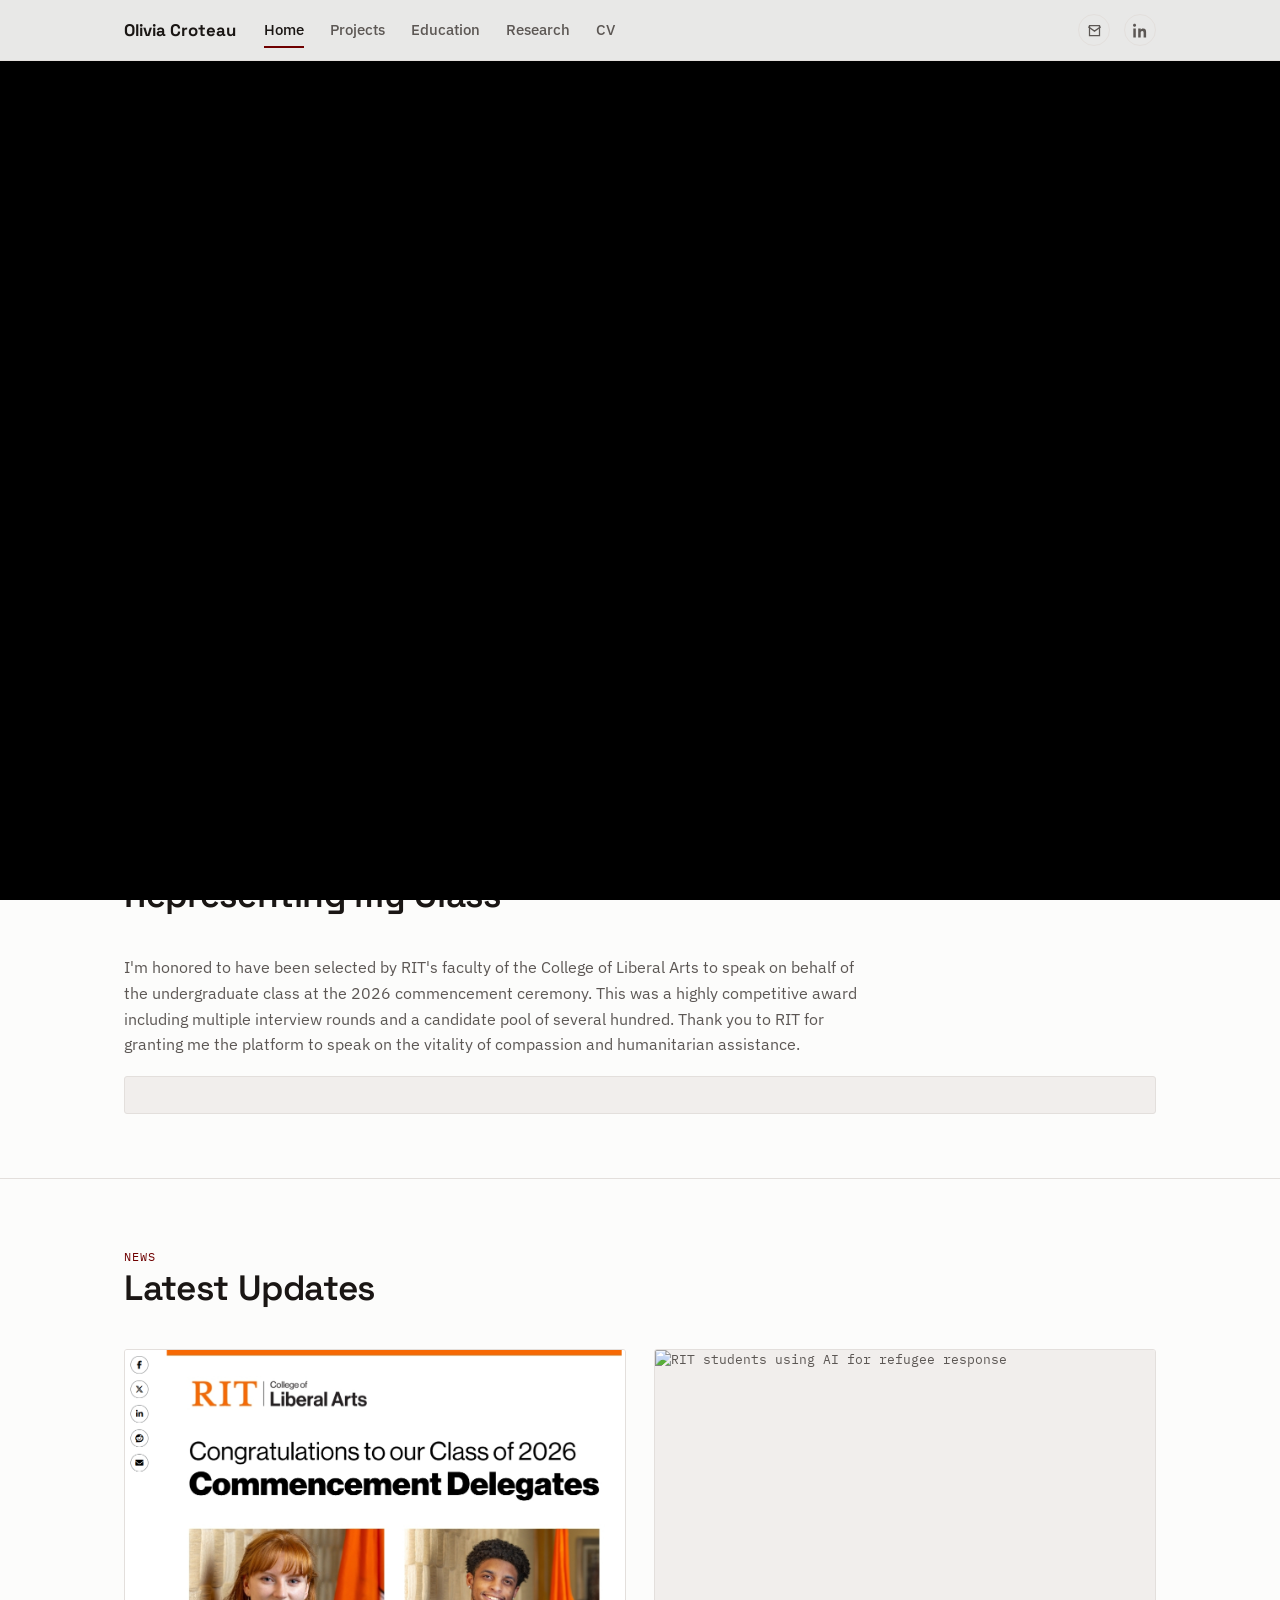
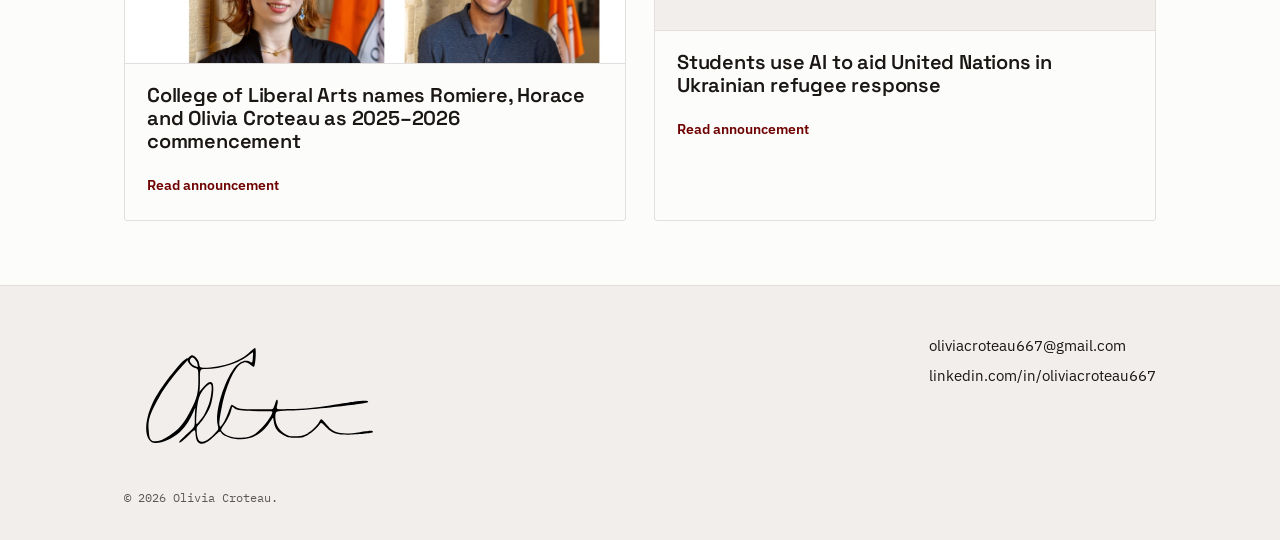
==== commit d08f951f: "maybe" ====
--- a/index.html
+++ b/index.html
@@ -70,6 +70,7 @@
           <iframe
             class="video-player"
             src="https://player.vimeo.com/video/1203113188?title=0&byline=0&portrait=0&badge=0&autopause=0&player_id=0&app_id=58479"
+            style="width:100%; height:100%; border:0; position:absolute; top:0; left:0;"
             allow="autoplay; fullscreen; picture-in-picture; clipboard-write; encrypted-media; web-share"
             referrerpolicy="strict-origin-when-cross-origin"
             title="trimmedGradSpeech"
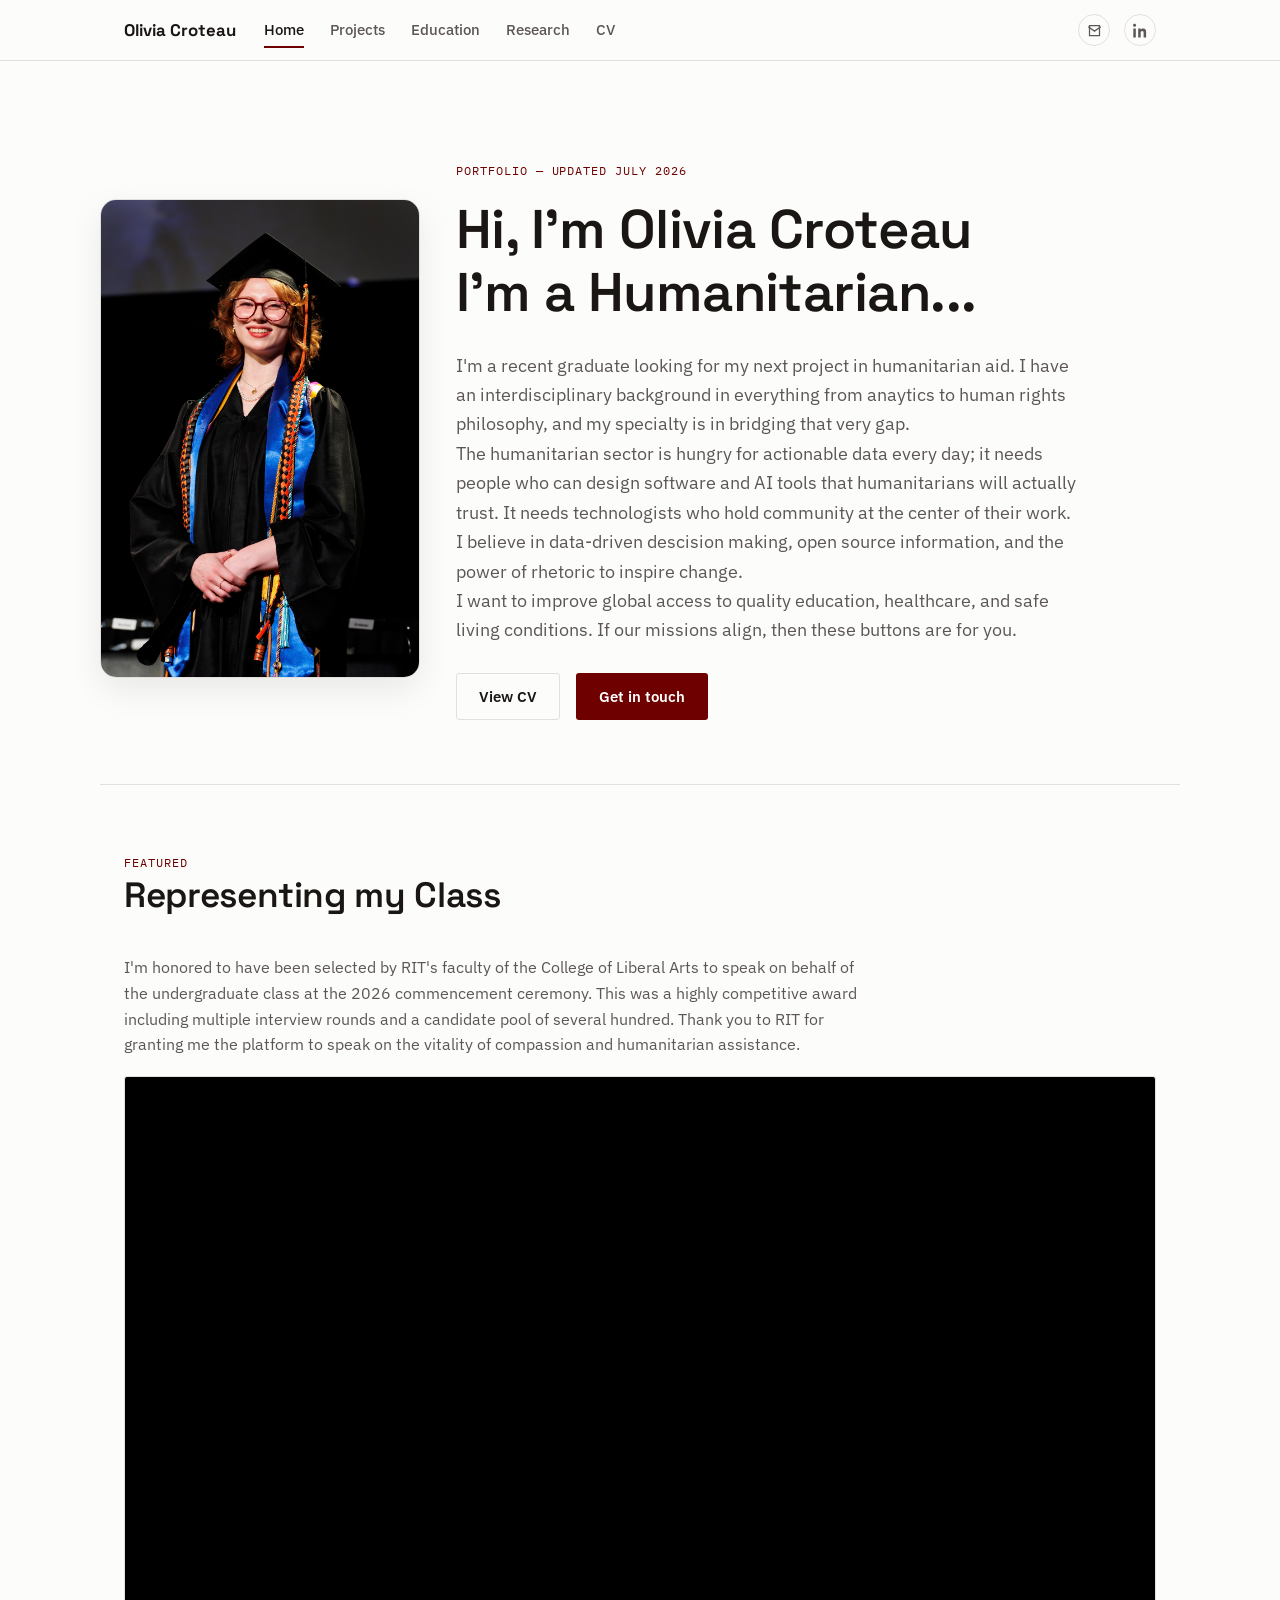
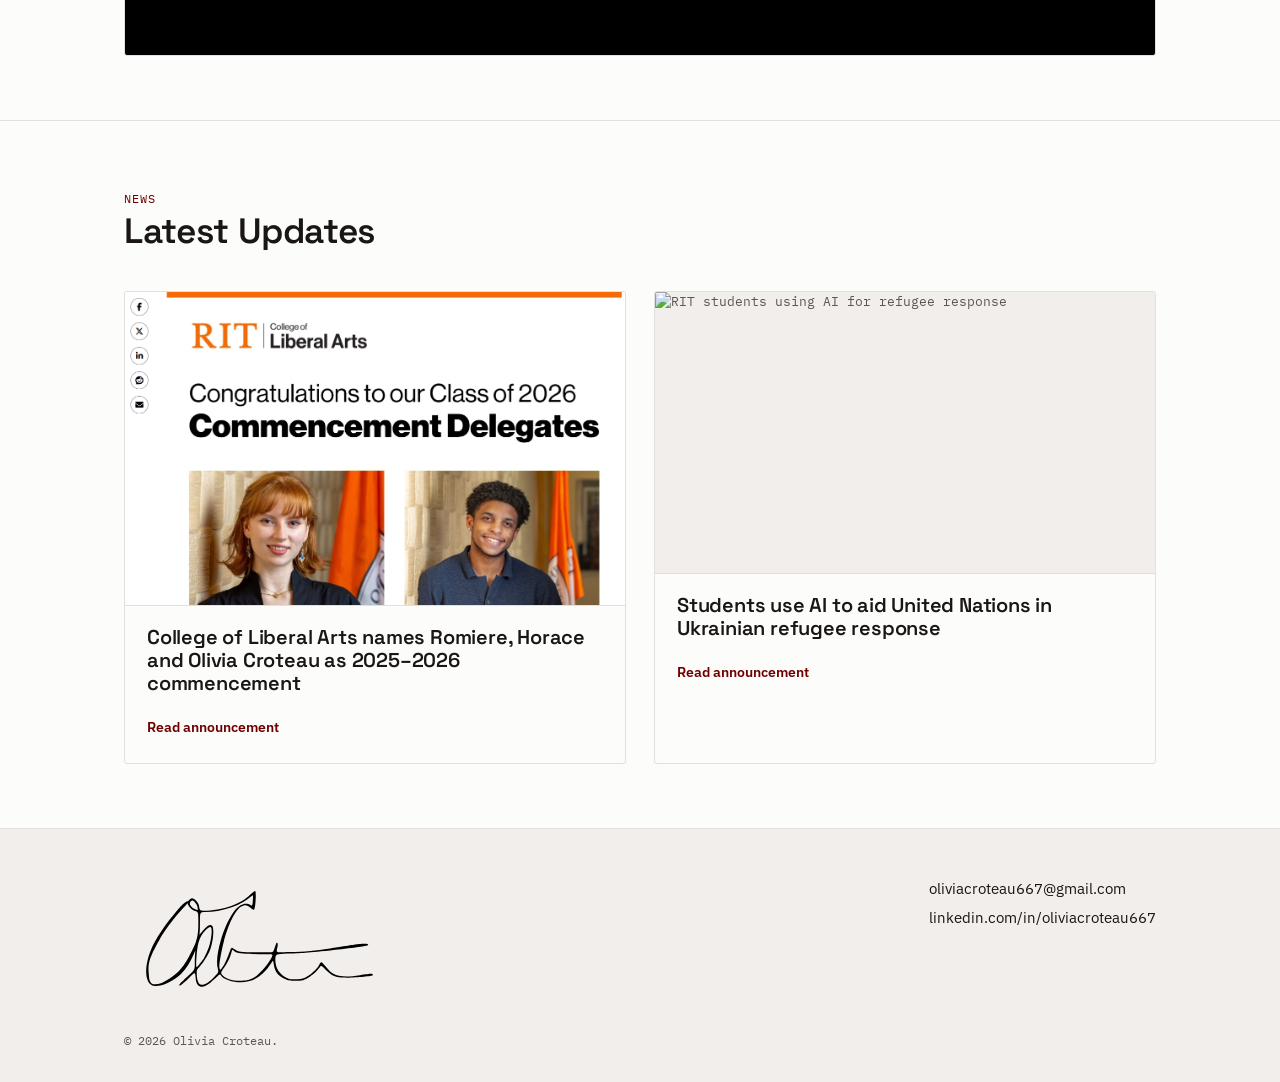
==== commit be7e04ad: "tired" ====
--- a/index.html
+++ b/index.html
@@ -70,7 +70,6 @@
           <iframe
             class="video-player"
             src="https://player.vimeo.com/video/1203113188?title=0&byline=0&portrait=0&badge=0&autopause=0&player_id=0&app_id=58479"
-            style="width:100%; height:100%; border:0; position:absolute; top:0; left:0;"
             allow="autoplay; fullscreen; picture-in-picture; clipboard-write; encrypted-media; web-share"
             referrerpolicy="strict-origin-when-cross-origin"
             title="trimmedGradSpeech"
--- a/styles.css
+++ b/styles.css
@@ -262,25 +262,25 @@
 }
 
 .video-embed-shell{
+  position: relative;
   border: 1px solid var(--line);
   border-radius: var(--radius);
   background: var(--bg-alt);
-  padding: 18px;
+  padding: 0;
+  overflow: hidden;
+  aspect-ratio: 16 / 9;
+  box-shadow: inset 0 0 0 1px rgba(0,0,0,0.02);
 }
 
 .video-player{
   display: block;
+  position: absolute;
+  inset: 0;
   width: 100%;
-  max-width: 100%;
-  height: auto;
+  height: 100%;
+  border: 0;
   border-radius: calc(var(--radius) - 4px);
   background: #000;
-}
-
-@media (max-width: 780px) {
-  .video-player{
-    min-height: 240px;
-  }
 }
 
 /* ============================================
